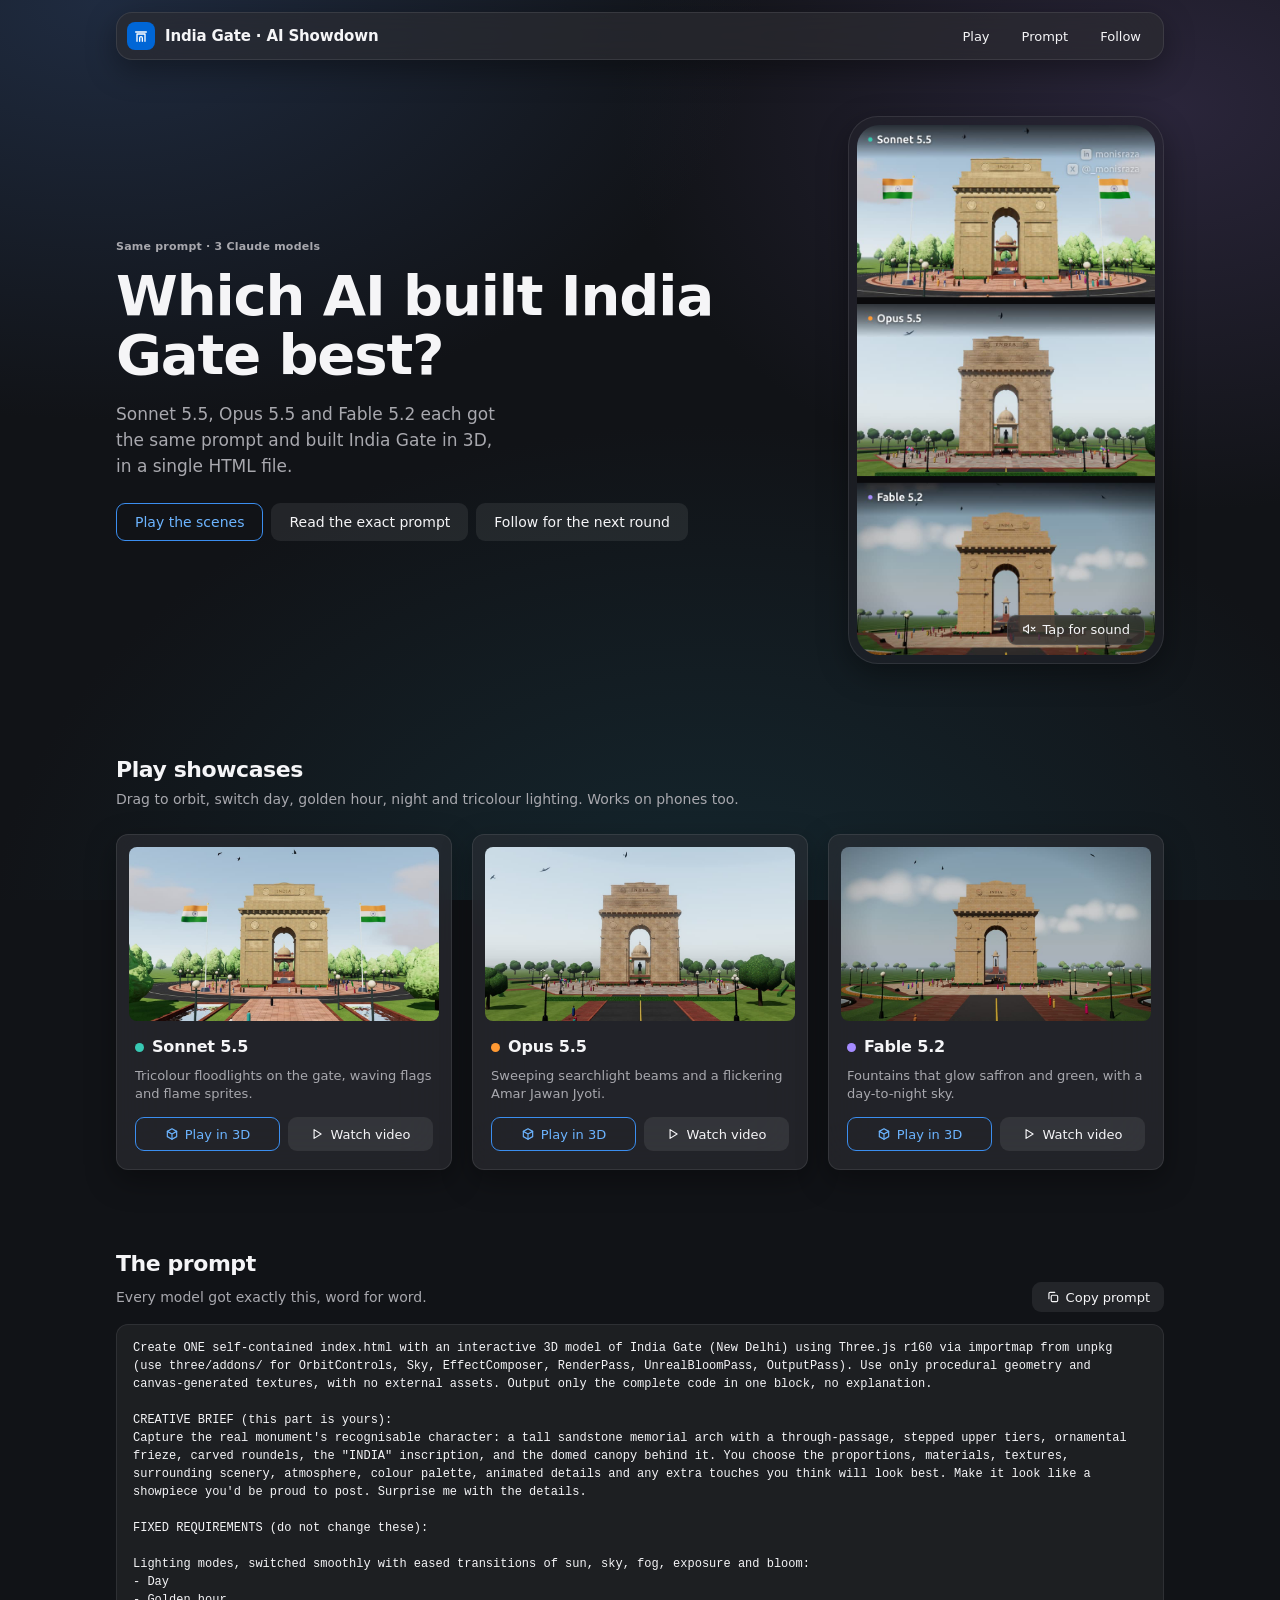
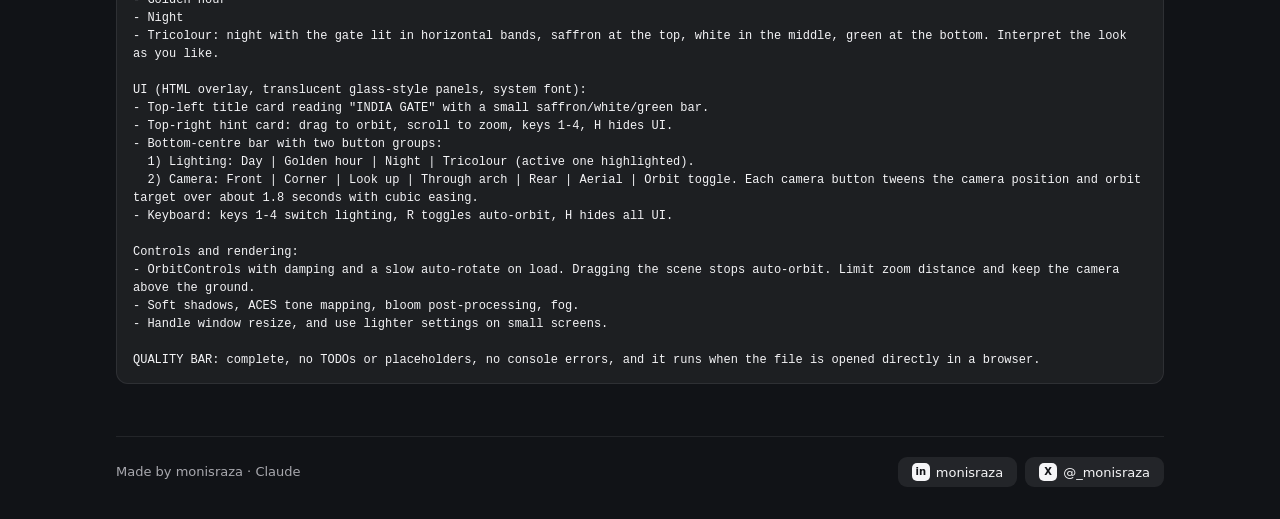
==== india-gate/index.html @ 85f0f07a "Merge pull request #13 from monraza/play-showcases Rename 'Play them yourself' to 'Play showcases'; " ====
<!doctype html>
<html lang="en" data-theme="dark">
<head>
<meta charset="utf-8">
<meta name="viewport" content="width=device-width,initial-scale=1,viewport-fit=cover">
<title>India Gate AI Showdown</title>
<meta name="description" content="Same prompt, three Claude models: Sonnet 5.5, Opus 5.5 and Fable 5.2 each built India Gate in 3D. Play all three in your browser.">
<meta property="og:type" content="website">
<meta property="og:title" content="Same prompt. 3 Claude models. Which built India Gate best?">
<meta property="og:description" content="Sonnet 5.5 vs Opus 5.5 vs Fable 5.2. Play all three 3D scenes in your browser.">
<meta property="og:url" content="https://monraza.github.io/ai-showdown/india-gate/">
<meta property="og:image" content="https://monraza.github.io/ai-showdown/india-gate/media/og.jpg">
<meta property="og:image:width" content="1200">
<meta property="og:image:height" content="630">
<meta name="twitter:card" content="summary_large_image">
<meta name="twitter:creator" content="@_monisraza">
<meta name="twitter:title" content="Same prompt. 3 Claude models. Which built India Gate best?">
<meta name="twitter:description" content="Sonnet 5.5 vs Opus 5.5 vs Fable 5.2. Play all three 3D scenes in your browser.">
<meta name="twitter:image" content="https://monraza.github.io/ai-showdown/india-gate/media/og.jpg">
<meta name="theme-color" content="#111317">
<link rel="icon" href="data:image/svg+xml,%3Csvg xmlns='http://www.w3.org/2000/svg' viewBox='0 0 64 64'%3E%3Crect width='64' height='64' rx='14' fill='%230066d6'/%3E%3Cpath d='M18 48V24h28v24M27 48V37a5 5 0 0 1 10 0v11M15 18h34' fill='none' stroke='%23fff' stroke-width='5' stroke-linecap='round' stroke-linejoin='round'/%3E%3C/svg%3E">
<link rel="stylesheet" href="../glass.css?v=1">
<style>
.wrap{max-width:1080px;margin:0 auto;padding:0 16px}
/* header: one glass bar */
header.top{margin:12px 0 0;display:flex;align-items:center;justify-content:space-between;gap:12px;padding:8px 8px 8px 10px;background:var(--glass-popover)}
.brand{display:flex;align-items:center;gap:10px;min-width:0;color:var(--ink);text-decoration:none;font:600 15px/20px var(--font-sans);letter-spacing:-.01em}
.brand span{white-space:nowrap;overflow:hidden;text-overflow:ellipsis}
header.top nav{display:flex;align-items:center;gap:4px}
/* hero */
.hero{display:grid;grid-template-columns:1fr auto;grid-template-rows:1fr auto auto auto auto 1fr;grid-template-areas:". phone" "label phone" "title phone" "lede phone" "cta phone" ". phone";column-gap:48px;padding:56px 0 44px}
.hero .bx-label{grid-area:label}.hero h1{grid-area:title}.hero .phone{grid-area:phone;align-self:center}.hero .lede{grid-area:lede}.hero .cta{grid-area:cta}
h1{font-size:clamp(34px,6vw,56px);line-height:1.06;font-weight:700;margin:12px 0 16px;letter-spacing:-.02em}
.lede{color:var(--ink-muted);font-size:17px;line-height:26px;max-width:36ch;margin:0 0 24px}
.cta{display:flex;gap:8px;flex-wrap:wrap}
.phone{position:relative;width:min(316px,80vw);padding:8px;border-radius:30px}
.phone video{display:block;width:100%;aspect-ratio:9/16;object-fit:cover;border-radius:22px;background:#000}
.sound{position:absolute;right:18px;bottom:18px;background:var(--glass-popover);border:1px solid var(--edge);-webkit-backdrop-filter:blur(var(--blur-glass)) saturate(170%);backdrop-filter:blur(var(--blur-glass)) saturate(170%)}
.sound:hover:not(:disabled){background:var(--glass-popover)}
.sound .on,.sound.is-on .off{display:none}
.sound.is-on .on{display:inline}
/* sections */
section{padding:28px 0}
#play{padding:48px 0 52px}
#play .sub{margin-bottom:24px}
h2{font:700 22px/28px var(--font-sans);margin:0 0 4px;letter-spacing:-.02em}
.sub{color:var(--ink-muted);font-size:14px;line-height:22px;margin:0 0 16px}
.grid{display:grid;grid-template-columns:repeat(3,1fr);gap:20px}
.card{padding:12px;gap:0}
.card .cv{display:block;width:100%;aspect-ratio:16/9;padding:0;border:0;border-radius:8px;overflow:hidden;background:#000;cursor:pointer}
.card .cv img{display:block;width:100%;height:100%;object-fit:cover;transition:filter .2s}
.card .cv:hover img{filter:brightness(1.06)}
.card .cv:focus-visible{outline:2px solid var(--accent-line);outline-offset:2px}
.card .body{display:flex;flex-direction:column;gap:10px;flex:1;padding:16px 6px 6px}
.name{display:flex;align-items:center;gap:8px;font:600 16px/20px var(--font-sans);letter-spacing:-.01em}
.name .bx-dot{width:9px;height:9px}
.card p{margin:0;color:var(--ink-muted);font-size:13px;line-height:18px;flex:1}
.card .acts{display:grid;grid-template-columns:1fr 1fr;gap:8px;margin-top:4px}
.card .acts .bx-btn{height:34px;padding:0 8px}
/* prompt */
.phead{display:flex;justify-content:space-between;align-items:center;gap:12px;flex-wrap:wrap;margin-bottom:12px}
.phead .sub{margin:0;flex:1 1 280px}
.phead + .bx-code{margin-bottom:0}
/* footer */
footer{display:flex;justify-content:space-between;align-items:center;gap:12px;flex-wrap:wrap;margin:24px 0 0;padding:20px 0 32px;border-top:1px solid var(--hairline);color:var(--ink-muted);font-size:13px}
.follow{display:flex;gap:8px;flex-wrap:wrap}
.follow .bx-tile--sm{width:18px;height:18px;border-radius:5px;background:var(--ink);color:var(--wall-base);font:700 10px/1 var(--font-sans)}
/* video player (the full 38 s tour of each scene) */
#tourDlg{width:min(1100px,94vw);max-height:94vh;padding:0;border:1px solid var(--edge);border-radius:18px;background:var(--glass-popover);color:var(--ink);box-shadow:var(--shadow-popover);-webkit-backdrop-filter:blur(var(--blur-popover)) saturate(180%);backdrop-filter:blur(var(--blur-popover)) saturate(180%);overflow:hidden}
#tourDlg::backdrop{background:rgba(20,30,50,.45);-webkit-backdrop-filter:blur(6px);backdrop-filter:blur(6px)}
#tourDlg .th{display:flex;align-items:center;justify-content:space-between;gap:12px;padding:8px 8px 8px 16px;border-bottom:1px solid var(--hairline)}
#tourDlg .name{font-size:15px}
#tourDlg .x{width:32px;height:32px}
#tourDlg video{display:block;width:100%;aspect-ratio:16/9;background:#000}
@media (max-width:760px){
  .hero{grid-template-columns:1fr;grid-template-rows:none;grid-template-areas:"label" "title" "phone" "lede" "cta";padding-top:32px;justify-items:center;text-align:center}
  .hero .phone{margin:4px 0 24px}
  .lede{margin-left:auto;margin-right:auto}
  .cta{display:grid;width:min(320px,100%);margin:0 auto}
  .grid{grid-template-columns:1fr}
  header.top nav .bx-btn{padding:0 10px}
}
@media (max-width:420px){ .brand .long{display:none} }
</style>
</head>
<body class="bx-page">
<svg width="0" height="0" style="position:absolute" aria-hidden="true">
  <symbol id="i-arch" viewBox="0 0 24 24"><path d="M6 20V9h12v11M10 20v-5a2 2 0 0 1 4 0v5M4 6h16"/></symbol>
  <symbol id="i-play" viewBox="0 0 24 24"><path d="M7 4.5v15l12-7.5z"/></symbol>
  <symbol id="i-cube" viewBox="0 0 24 24"><path d="M12 3l8 4.5v9L12 21l-8-4.5v-9z"/><path d="M4 7.5l8 4.5 8-4.5M12 12v9"/></symbol>
  <symbol id="i-copy" viewBox="0 0 24 24"><rect x="9" y="9" width="11" height="11" rx="2"/><path d="M5 15V6a2 2 0 0 1 2-2h8"/></symbol>
  <symbol id="i-check" viewBox="0 0 24 24"><path d="M5 12.5l4.5 4.5L19 7.5"/></symbol>
  <symbol id="i-x" viewBox="0 0 24 24"><path d="M6 6l12 12M18 6L6 18"/></symbol>
  <symbol id="i-mute" viewBox="0 0 24 24"><path d="M11 5L6 9H3v6h3l5 4zM22 9l-6 6M16 9l6 6"/></symbol>
  <symbol id="i-sound" viewBox="0 0 24 24"><path d="M11 5L6 9H3v6h3l5 4zM15.5 8.5a5 5 0 0 1 0 7M19 5a10 10 0 0 1 0 14"/></symbol>
</svg>
<div class="wrap">
  <header class="top bx-glass">
    <a class="brand" href="./"><span class="bx-tile bx-tile--attention"><svg class="bx-icon"><use href="#i-arch"/></svg></span><span>India Gate<span class="long"> · AI Showdown</span></span></a>
    <nav aria-label="Page">
      <a class="bx-btn bx-btn--plain" href="#play">Play</a>
      <a class="bx-btn bx-btn--plain" href="#prompt">Prompt</a>
      <a class="bx-btn bx-btn--plain" href="https://x.com/_monisraza" target="_blank" rel="noopener">Follow</a>
    </nav>
  </header>

  <div class="hero">
    <div class="bx-label">Same prompt · 3 Claude models</div>
    <h1>Which AI built India Gate best?</h1>
    <div class="phone bx-glass">
      <video id="hero" src="media/hero.mp4?v=2" poster="media/poster.jpg?v=2" autoplay muted loop playsinline preload="metadata" aria-label="60 second comparison video of the three India Gate scenes"></video>
      <button class="bx-btn sound" id="sound" type="button" aria-pressed="false"><span class="off"><svg class="bx-icon"><use href="#i-mute"/></svg></span><span class="on"><svg class="bx-icon"><use href="#i-sound"/></svg></span><span class="t">Tap for sound</span></button>
    </div>
    <p class="lede">Sonnet 5.5, Opus 5.5 and Fable 5.2 each got the same prompt and built India Gate in 3D, in a single HTML file.</p>
    <div class="cta"><a class="bx-btn bx-btn--primary bx-btn--lg" href="#play">Play the scenes</a><a class="bx-btn bx-btn--lg" href="#prompt">Read the exact prompt</a><a class="bx-btn bx-btn--lg" href="https://x.com/_monisraza" target="_blank" rel="noopener">Follow for the next round</a></div>
  </div>

  <section id="play">
    <h2>Play showcases</h2>
    <p class="sub">Drag to orbit, switch day, golden hour, night and tricolour lighting. Works on phones too.</p>
    <div class="grid">
      <article class="bx-card card">
        <button class="cv" type="button" data-tour="sonnet" aria-label="Watch Sonnet 5.5's India Gate video"><img src="media/card_sonnet.jpg?v=3" width="960" height="540" loading="lazy" alt="Sonnet 5.5's India Gate from the front in daylight"></button>
        <div class="body">
          <div class="name"><span class="bx-dot" style="background:var(--sonnet)"></span>Sonnet 5.5</div>
          <p>Tricolour floodlights on the gate, waving flags and flame sprites.</p>
          <div class="acts"><a class="bx-btn bx-btn--primary" href="play.html?m=sonnet"><svg class="bx-icon"><use href="#i-cube"/></svg>Play in 3D</a><button class="bx-btn" type="button" data-tour="sonnet"><svg class="bx-icon"><use href="#i-play"/></svg>Watch video</button></div>
        </div>
      </article>
      <article class="bx-card card">
        <button class="cv" type="button" data-tour="opus" aria-label="Watch Opus 5.5's India Gate video"><img src="media/card_opus.jpg?v=3" width="960" height="540" loading="lazy" alt="Opus 5.5's India Gate from the front in daylight"></button>
        <div class="body">
          <div class="name"><span class="bx-dot" style="background:var(--opus)"></span>Opus 5.5</div>
          <p>Sweeping searchlight beams and a flickering Amar Jawan Jyoti.</p>
          <div class="acts"><a class="bx-btn bx-btn--primary" href="play.html?m=opus"><svg class="bx-icon"><use href="#i-cube"/></svg>Play in 3D</a><button class="bx-btn" type="button" data-tour="opus"><svg class="bx-icon"><use href="#i-play"/></svg>Watch video</button></div>
        </div>
      </article>
      <article class="bx-card card">
        <button class="cv" type="button" data-tour="fable" aria-label="Watch Fable 5.2's India Gate video"><img src="media/card_fable.jpg?v=3" width="960" height="540" loading="lazy" alt="Fable 5.2's India Gate from the front in daylight"></button>
        <div class="body">
          <div class="name"><span class="bx-dot" style="background:var(--fable)"></span>Fable 5.2</div>
          <p>Fountains that glow saffron and green, with a day-to-night sky.</p>
          <div class="acts"><a class="bx-btn bx-btn--primary" href="play.html?m=fable"><svg class="bx-icon"><use href="#i-cube"/></svg>Play in 3D</a><button class="bx-btn" type="button" data-tour="fable"><svg class="bx-icon"><use href="#i-play"/></svg>Watch video</button></div>
        </div>
      </article>
    </div>
  </section>

  <section id="prompt">
    <h2>The prompt</h2>
    <div class="phead"><p class="sub">Every model got exactly this, word for word.</p><button class="bx-btn" id="copyPrompt" type="button"><svg class="bx-icon"><use href="#i-copy"/></svg><span>Copy prompt</span></button></div>
    <pre class="bx-code prompt" id="mainprompt">Create ONE self-contained index.html with an interactive 3D model of India Gate (New Delhi) using Three.js r160 via importmap from unpkg (use three/addons/ for OrbitControls, Sky, EffectComposer, RenderPass, UnrealBloomPass, OutputPass). Use only procedural geometry and canvas-generated textures, with no external assets. Output only the complete code in one block, no explanation.

CREATIVE BRIEF (this part is yours):
Capture the real monument&#x27;s recognisable character: a tall sandstone memorial arch with a through-passage, stepped upper tiers, ornamental frieze, carved roundels, the &quot;INDIA&quot; inscription, and the domed canopy behind it. You choose the proportions, materials, textures, surrounding scenery, atmosphere, colour palette, animated details and any extra touches you think will look best. Make it look like a showpiece you&#x27;d be proud to post. Surprise me with the details.

FIXED REQUIREMENTS (do not change these):

Lighting modes, switched smoothly with eased transitions of sun, sky, fog, exposure and bloom:
- Day
- Golden hour
- Night
- Tricolour: night with the gate lit in horizontal bands, saffron at the top, white in the middle, green at the bottom. Interpret the look as you like.

UI (HTML overlay, translucent glass-style panels, system font):
- Top-left title card reading &quot;INDIA GATE&quot; with a small saffron/white/green bar.
- Top-right hint card: drag to orbit, scroll to zoom, keys 1-4, H hides UI.
- Bottom-centre bar with two button groups:
  1) Lighting: Day | Golden hour | Night | Tricolour (active one highlighted).
  2) Camera: Front | Corner | Look up | Through arch | Rear | Aerial | Orbit toggle. Each camera button tweens the camera position and orbit target over about 1.8 seconds with cubic easing.
- Keyboard: keys 1-4 switch lighting, R toggles auto-orbit, H hides all UI.

Controls and rendering:
- OrbitControls with damping and a slow auto-rotate on load. Dragging the scene stops auto-orbit. Limit zoom distance and keep the camera above the ground.
- Soft shadows, ACES tone mapping, bloom post-processing, fog.
- Handle window resize, and use lighter settings on small screens.

QUALITY BAR: complete, no TODOs or placeholders, no console errors, and it runs when the file is opened directly in a browser.</pre>
  </section>

  <footer>
    <span>Made by monisraza · Claude</span>
    <span class="follow">
      <a class="bx-btn" href="https://www.linkedin.com/in/monisraza" target="_blank" rel="noopener"><span class="bx-tile bx-tile--sm">in</span>monisraza</a>
      <a class="bx-btn" href="https://x.com/_monisraza" target="_blank" rel="noopener"><span class="bx-tile bx-tile--sm">X</span>@_monisraza</a>
    </span>
  </footer>
</div>
<dialog id="tourDlg" aria-labelledby="tourName">
  <div class="th"><div class="name" id="tourName"><span class="bx-dot"></span><span></span></div><button class="bx-btn bx-btn--icon x" type="button" aria-label="Close video"><svg class="bx-icon"><use href="#i-x"/></svg></button></div>
  <video controls muted playsinline preload="none"></video>
</dialog>
<script>
const v = document.getElementById('hero'), s = document.getElementById('sound');
s.onclick = () => {
  v.muted = !v.muted; if (!v.muted) { v.currentTime = 0; v.play(); }
  s.classList.toggle('is-on', !v.muted); s.setAttribute('aria-pressed', String(!v.muted));
  s.querySelector('.t').textContent = v.muted ? 'Tap for sound' : 'Sound on';
};
/* one dialog player shared by the three cards. Opening pauses the hero video;
   closing stops the full video and frees its buffer, so only one is ever loaded. */
const TOUR = { sonnet: 'Sonnet 5.5', opus: 'Opus 5.5', fable: 'Fable 5.2' };
const dlg = document.getElementById('tourDlg'), tv = dlg.querySelector('video'), tn = document.getElementById('tourName');
let heroWasPlaying = false;
function openVideo(m) {
  tn.querySelector('.bx-dot').style.background = 'var(--' + m + ')'; tn.lastElementChild.textContent = TOUR[m] + ' · video';
  tv.poster = 'media/tour_' + m + '.jpg?v=2'; tv.src = 'media/tour_' + m + '.mp4?v=2';
  tv.setAttribute('aria-label', TOUR[m] + ' India Gate video, 38 seconds');
  heroWasPlaying = !v.paused; v.pause();
  tv.muted = true;                                             // always starts muted; the player's own control turns sound on
  dlg.showModal(); tv.play().catch(() => {});
}
/* the "Watch video" buttons and the card images */
document.querySelectorAll('[data-tour]').forEach(el => el.addEventListener('click', () => openVideo(el.dataset.tour)));
dlg.querySelector('.x').onclick = () => dlg.close();
dlg.addEventListener('click', e => { if (e.target === dlg) dlg.close(); });   // click on the backdrop
dlg.addEventListener('close', () => {
  tv.pause(); tv.removeAttribute('src'); tv.removeAttribute('poster'); tv.load();
  if (heroWasPlaying) v.play().catch(() => {});
});
/* copy button for the prompt */
for (const [id, pre] of [['copyPrompt', '#mainprompt']]) {
  const b = document.getElementById(id), el = document.querySelector(pre);
  if (!b || !el) continue;
  const t = b.querySelector('span'), label = t.textContent, use = b.querySelector('use');
  b.onclick = async () => {
    try { await navigator.clipboard.writeText(el.textContent); }
    catch (e) { const r = document.createRange(); r.selectNodeContents(el); const sel = getSelection(); sel.removeAllRanges(); sel.addRange(r); document.execCommand('copy'); }
    t.textContent = 'Copied'; use.setAttribute('href', '#i-check');
    setTimeout(() => { t.textContent = label; use.setAttribute('href', '#i-copy'); }, 1800);
  };
}
</script>
</body>
</html>
---- glass.css ----
/* AI Showdown — Bird's-eye Glass design system.
   Tokens mirror the system's tokens.json; components keep its bx- class names.
   The site pins dark with data-theme="dark" on <html>; the light set is kept as the system's primary theme. */
:root {
  color-scheme: light;
  --wall-base: #eceff4; --wall-tint-1: #d5e1f2; --wall-tint-2: #e4e0f0; --wall-tint-3: #cfe0e8;
  --glass: rgba(255,255,255,0.45); --glass-pane: rgba(255,255,255,0.62); --glass-card: rgba(255,255,255,0.68);
  --glass-column: rgba(255,255,255,0.22); --glass-inset: rgba(255,255,255,0.6); --glass-popover: rgba(255,255,255,0.72);
  --edge: rgba(255,255,255,0.75); --hairline: rgba(0,0,0,0.07);
  --fill: rgba(0,0,0,0.05); --fill-hover: rgba(0,0,0,0.08); --fill-selected: rgba(0,0,0,0.065); --raised: #ffffff;
  --ink: #1d1d1f; --ink-muted: #5a5a5f;
  --accent: #0066d6; --accent-line: #0066d6; --accent-ink: #0058b8; --accent-wash: rgba(0,102,214,0.08); --on-accent: #ffffff;
  --danger-ink: #b42318; --danger-fill: rgba(180,35,24,0.08); --scrim: rgba(20,30,50,0.12);
  --shadow-glass: 0 1px 2px rgba(20,30,50,0.06), 0 10px 28px rgba(20,30,50,0.08);
  --shadow-popover: 0 30px 80px rgba(20,30,50,0.25);
  --blur-glass: 28px; --blur-column: 12px; --blur-popover: 40px;
  --space-1: 4px; --space-2: 8px; --space-3: 12px; --space-4: 16px; --space-5: 20px; --space-6: 28px; --space-7: 44px;
  --radius-sm: 7px; --radius-md: 9px; --radius-lg: 12px; --radius-xl: 16px; --radius-pill: 999px;
  --font-sans: -apple-system, BlinkMacSystemFont, "SF Pro Text", Inter, system-ui, sans-serif;
  --font-mono: ui-monospace, "SF Mono", Menlo, Consolas, monospace;
  /* model identity: small dots only, matching the headers in the videos */
  --sonnet: #38c9b4; --opus: #ff9933; --fable: #a58bff;
}
:root[data-theme="dark"], .bx-dark {
  color-scheme: dark;
  --wall-base: #111317; --wall-tint-1: #1f2b40; --wall-tint-2: #2a253a; --wall-tint-3: #152830;
  --glass: rgba(38,38,42,0.55); --glass-pane: rgba(30,30,34,0.62); --glass-card: rgba(48,48,52,0.6);
  --glass-column: rgba(255,255,255,0.035); --glass-inset: rgba(255,255,255,0.05); --glass-popover: rgba(44,44,48,0.72);
  --edge: rgba(255,255,255,0.09); --hairline: rgba(255,255,255,0.08);
  --fill: rgba(255,255,255,0.08); --fill-hover: rgba(255,255,255,0.12); --fill-selected: rgba(255,255,255,0.1); --raised: rgba(255,255,255,0.16);
  --ink: #f5f5f7; --ink-muted: #a8a8ae;
  --accent-line: #3b8ef0; --accent-ink: #6cb4ff; --accent-wash: rgba(59,142,240,0.14);
  --danger-ink: #ff8a80; --danger-fill: rgba(255,138,128,0.12); --scrim: rgba(0,0,0,0.35);
  --shadow-glass: 0 10px 30px rgba(0,0,0,0.35); --shadow-popover: 0 30px 80px rgba(0,0,0,0.5);
}
@media (prefers-color-scheme: dark) {
  :root:not([data-theme="light"]) {
    color-scheme: dark;
    --wall-base: #111317; --wall-tint-1: #1f2b40; --wall-tint-2: #2a253a; --wall-tint-3: #152830;
    --glass: rgba(38,38,42,0.55); --glass-pane: rgba(30,30,34,0.62); --glass-card: rgba(48,48,52,0.6);
    --glass-column: rgba(255,255,255,0.035); --glass-inset: rgba(255,255,255,0.05); --glass-popover: rgba(44,44,48,0.72);
    --edge: rgba(255,255,255,0.09); --hairline: rgba(255,255,255,0.08);
    --fill: rgba(255,255,255,0.08); --fill-hover: rgba(255,255,255,0.12); --fill-selected: rgba(255,255,255,0.1); --raised: rgba(255,255,255,0.16);
    --ink: #f5f5f7; --ink-muted: #a8a8ae;
    --accent-line: #3b8ef0; --accent-ink: #6cb4ff; --accent-wash: rgba(59,142,240,0.14);
    --danger-ink: #ff8a80; --danger-fill: rgba(255,138,128,0.12); --scrim: rgba(0,0,0,0.35);
    --shadow-glass: 0 10px 30px rgba(0,0,0,0.35); --shadow-popover: 0 30px 80px rgba(0,0,0,0.5);
  }
}

*, *::before, *::after { box-sizing: border-box; }
html, body { margin: 0; }
body {
  background: var(--wall-base);
  color: var(--ink);
  font: 400 15px/1.5 var(--font-sans);
  -webkit-font-smoothing: antialiased;
}
/* Glass needs a wallpaper: one fixed layer behind the page (background-attachment:fixed stutters on iOS). */
.bx-wallpaper, body.bx-page::before {
  background:
    radial-gradient(1100px 700px at 8% 0%, var(--wall-tint-1), transparent 60%),
    radial-gradient(900px 650px at 92% 12%, var(--wall-tint-2), transparent 62%),
    radial-gradient(1100px 800px at 55% 105%, var(--wall-tint-3), transparent 65%),
    var(--wall-base);
}
body.bx-page::before { content: ""; position: fixed; inset: 0; z-index: -1; pointer-events: none; }
a { color: var(--accent-ink); }
::selection { background: var(--accent-wash); }

/* ---- glass layers ---- */
.bx-glass {
  background: var(--glass);
  border: 1px solid var(--edge);
  border-radius: var(--radius-xl);
  box-shadow: var(--shadow-glass);
  -webkit-backdrop-filter: blur(var(--blur-glass)) saturate(170%);
  backdrop-filter: blur(var(--blur-glass)) saturate(170%);
}
.bx-glass--pane { background: var(--glass-pane); }
.bx-card {
  display: flex; flex-direction: column; gap: 10px; padding: 14px;
  border-radius: var(--radius-lg);
  background: var(--glass-card);
  border: 1px solid var(--edge);
  box-shadow: var(--shadow-glass);
  -webkit-backdrop-filter: blur(var(--blur-glass)) saturate(170%);
  backdrop-filter: blur(var(--blur-glass)) saturate(170%);
  color: var(--ink);
}
.bx-inset { background: var(--glass-inset); border: 1px solid var(--hairline); border-radius: var(--radius-lg); }

/* ---- buttons ---- */
.bx-btn {
  display: inline-flex; align-items: center; justify-content: center; gap: 6px;
  height: 30px; padding: 0 14px; border: 0;
  border-radius: var(--radius-md);
  background: var(--fill); color: var(--ink);
  font: 500 13px/1 var(--font-sans);
  white-space: nowrap; text-decoration: none; cursor: pointer;
  -webkit-tap-highlight-color: transparent;
}
.bx-btn svg { width: 14px; height: 14px; flex: none; }
.bx-btn:hover:not(:disabled) { background: var(--fill-hover); }
.bx-btn--primary { background: transparent; border: 1.5px solid var(--accent-line); color: var(--accent-ink); }
.bx-btn--primary:hover:not(:disabled) { background: var(--accent-wash); }
.bx-btn--plain { background: transparent; }
.bx-btn--sm { height: 28px; padding: 0 12px; border-radius: var(--radius-sm); }
.bx-btn--lg { height: 38px; padding: 0 18px; font-size: 14px; }   /* page-level calls to action; same recipe, roomier */
.bx-btn--icon { width: 28px; height: 28px; padding: 0; border-radius: var(--radius-sm); background: transparent; color: var(--ink-muted); }
.bx-btn--icon:hover:not(:disabled) { color: var(--ink); }

/* ---- small parts ---- */
.bx-tag {
  display: inline-flex; align-items: center; flex: none; height: 20px; padding: 0 8px;
  border-radius: var(--radius-pill); background: var(--fill); color: var(--ink-muted);
  font: 600 11px/1 var(--font-sans); white-space: nowrap;
}
.bx-tile {
  display: grid; place-items: center; flex: none; width: 28px; height: 28px;
  border-radius: 8px; background: var(--fill); color: var(--ink);
}
.bx-tile svg { width: 16px; height: 16px; }
.bx-tile--attention { background: var(--accent); color: var(--on-accent); }
.bx-tile--sm { width: 22px; height: 22px; border-radius: 6px; }
.bx-tile--sm svg { width: 13px; height: 13px; }
.bx-dot { width: 7px; height: 7px; flex: none; border-radius: 50%; background: var(--ink-muted); }
.bx-label { font: 600 11px/15px var(--font-sans); color: var(--ink-muted); letter-spacing: .02em; }
.bx-icon { fill: none; stroke: currentColor; stroke-width: 2; stroke-linecap: round; stroke-linejoin: round; }

.bx-segmented { display: inline-flex; flex: none; padding: 2px; border-radius: var(--radius-md); background: var(--fill); }
.bx-segmented > button, .bx-segmented > a {
  display: inline-flex; align-items: center; justify-content: center; gap: 7px;
  min-width: 32px; height: 26px; padding: 0 8px; border: 0;
  border-radius: var(--radius-sm); background: transparent; color: var(--ink-muted);
  font: 500 13px/1 var(--font-sans); text-decoration: none; white-space: nowrap; cursor: pointer;
  -webkit-tap-highlight-color: transparent;
}
.bx-segmented svg { width: 14px; height: 14px; }
.bx-segmented > :hover { color: var(--ink); }
.bx-segmented > [aria-pressed="true"], .bx-segmented > [aria-current] {
  background: var(--raised); color: var(--ink); box-shadow: 0 1px 2px rgba(0,0,0,0.12);
}

.bx-code {
  margin: 0; padding: 14px 16px; border-radius: var(--radius-lg);
  background: var(--glass-inset); border: 1px solid var(--hairline); color: var(--ink);
  font: 12px/18px var(--font-mono); white-space: pre-wrap; overflow-wrap: anywhere;
}

:where(.bx-btn, .bx-segmented > button, .bx-segmented > a, a, button, summary):focus-visible {
  outline: 2px solid var(--accent-line); outline-offset: 2px;
}
@media (prefers-reduced-motion: reduce) { * { transition: none !important; } }
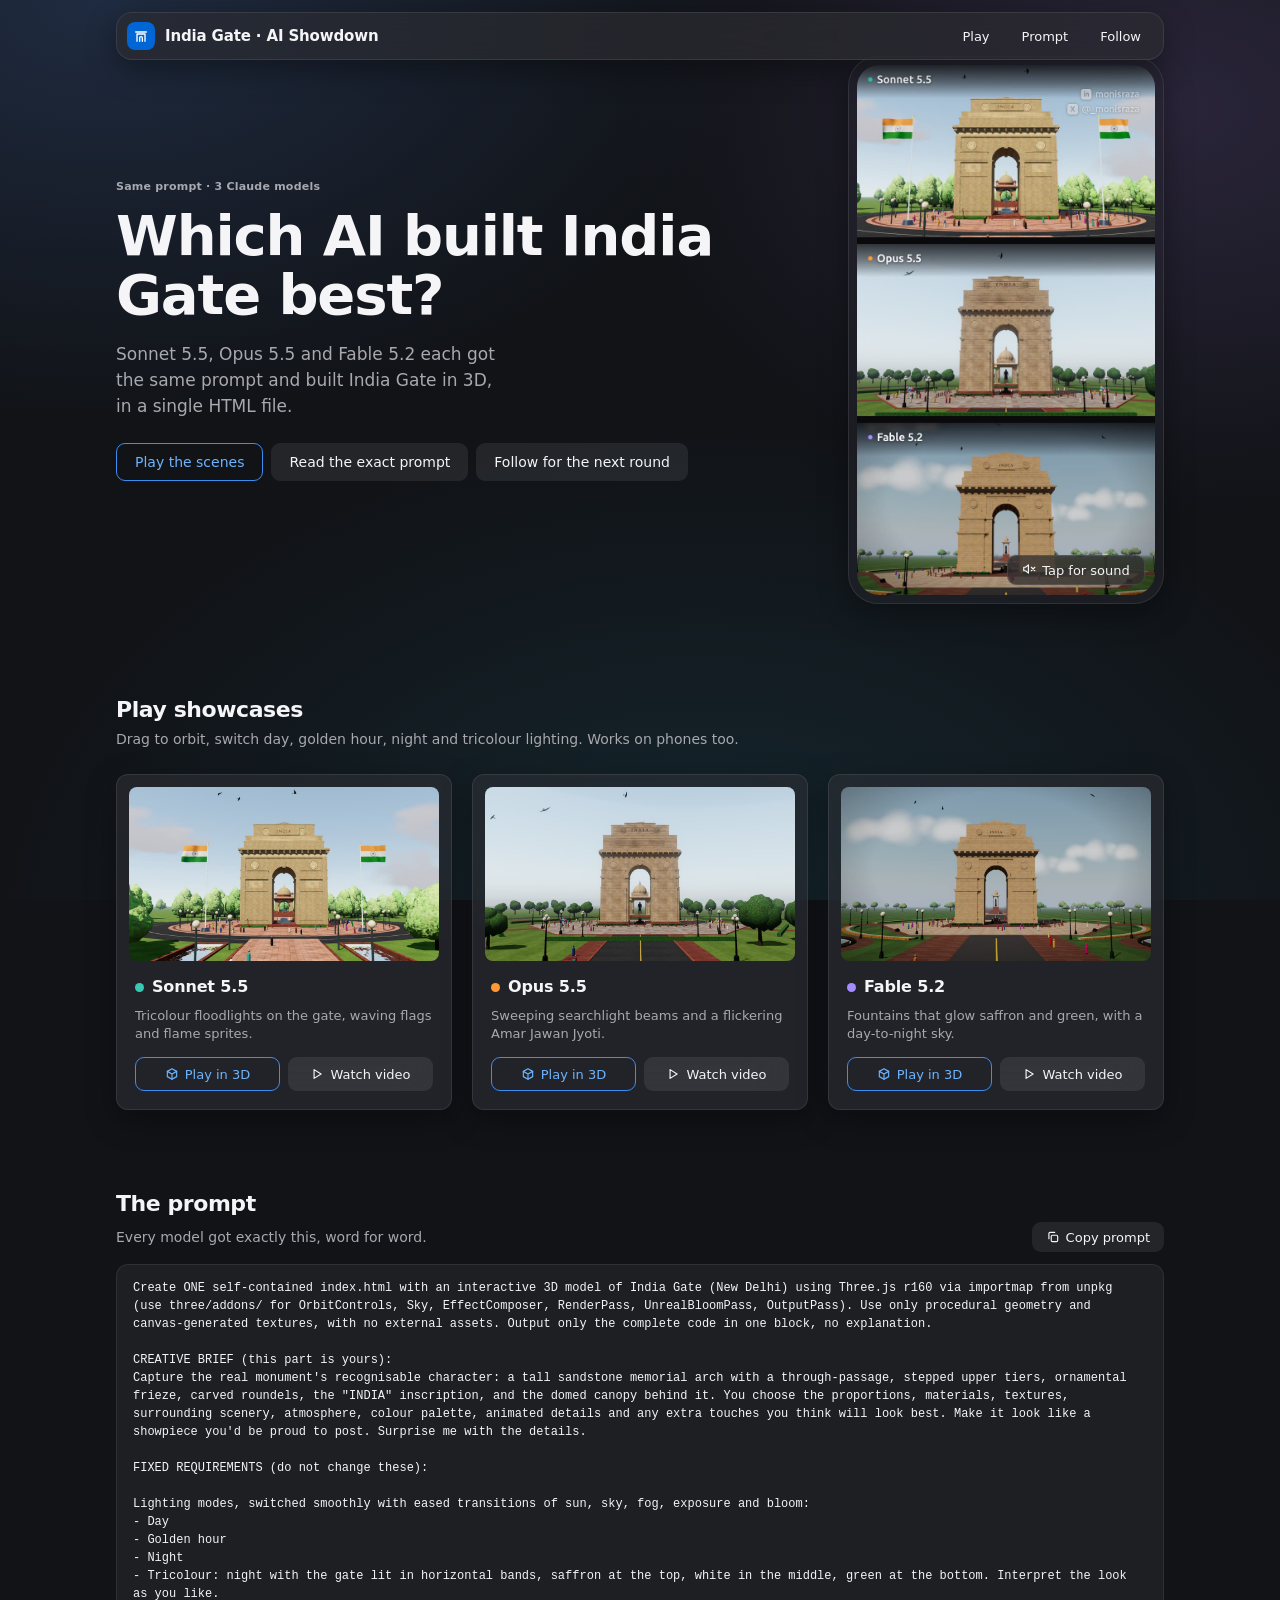
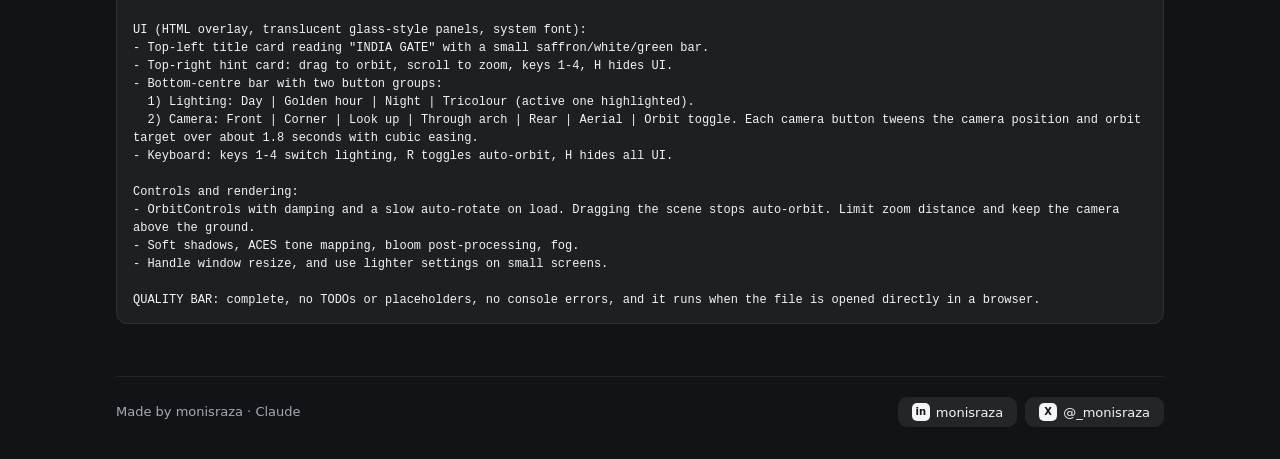
==== commit 4e3dbb69: "Merge pull request #14 from monraza/header-reveal Homepage header shows only when scrolling up" ====
--- a/india-gate/index.html
+++ b/india-gate/index.html
@@ -23,10 +23,12 @@
 <style>
 .wrap{max-width:1080px;margin:0 auto;padding:0 16px}
 /* header: one glass bar */
-header.top{margin:12px 0 0;display:flex;align-items:center;justify-content:space-between;gap:12px;padding:8px 8px 8px 10px;background:var(--glass-popover)}
+/* header: hidden when the page opens; slides in when the visitor scrolls up, out again when they scroll down */
+header.top{position:fixed;z-index:5;top:12px;left:50%;width:min(1048px,calc(100% - 32px));transform:translate(-50%,calc(-100% - 16px));transition:transform .25s ease;display:flex;align-items:center;justify-content:space-between;gap:12px;padding:8px 8px 8px 10px;background:var(--glass-popover)}
 .brand{display:flex;align-items:center;gap:10px;min-width:0;color:var(--ink);text-decoration:none;font:600 15px/20px var(--font-sans);letter-spacing:-.01em}
 .brand span{white-space:nowrap;overflow:hidden;text-overflow:ellipsis}
 header.top nav{display:flex;align-items:center;gap:4px}
+header.top.shown,header.top:focus-within{transform:translate(-50%,0)}
 /* hero */
 .hero{display:grid;grid-template-columns:1fr auto;grid-template-rows:1fr auto auto auto auto 1fr;grid-template-areas:". phone" "label phone" "title phone" "lede phone" "cta phone" ". phone";column-gap:48px;padding:56px 0 44px}
 .hero .bx-label{grid-area:label}.hero h1{grid-area:title}.hero .phone{grid-area:phone;align-self:center}.hero .lede{grid-area:lede}.hero .cta{grid-area:cta}
@@ -230,6 +232,21 @@
     setTimeout(() => { t.textContent = label; use.setAttribute('href', '#i-copy'); }, 1800);
   };
 }
+/* header reveal: show on scroll up, hide on scroll down (small moves ignored, iOS bounce ignored) */
+(() => {
+  const h = document.querySelector('header.top');
+  let last = Math.max(0, scrollY), ticking = false;
+  addEventListener('scroll', () => {
+    if (ticking) return; ticking = true;
+    requestAnimationFrame(() => {
+      ticking = false;
+      const y = Math.max(0, scrollY), d = y - last;
+      if (Math.abs(d) < 6) return;
+      h.classList.toggle('shown', d < 0);
+      last = y;
+    });
+  }, { passive: true });
+})();
 </script>
 </body>
 </html>
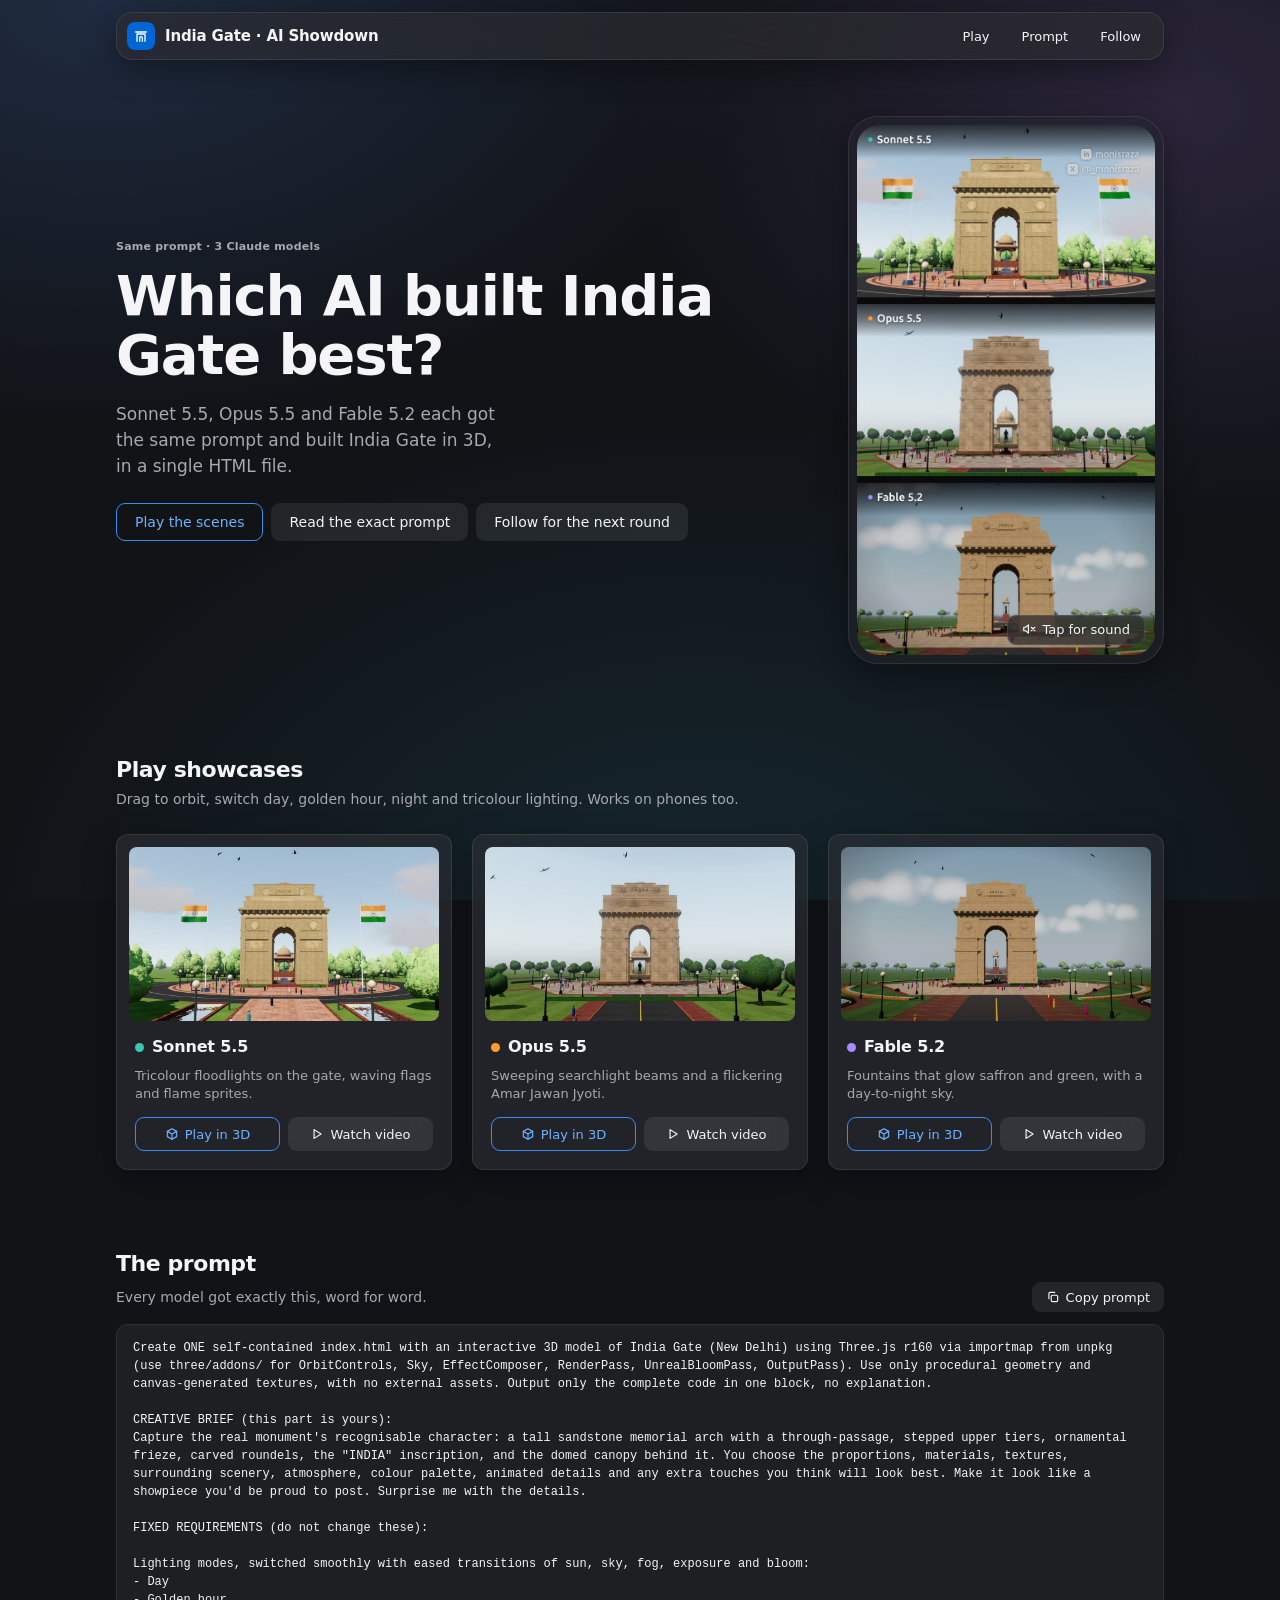
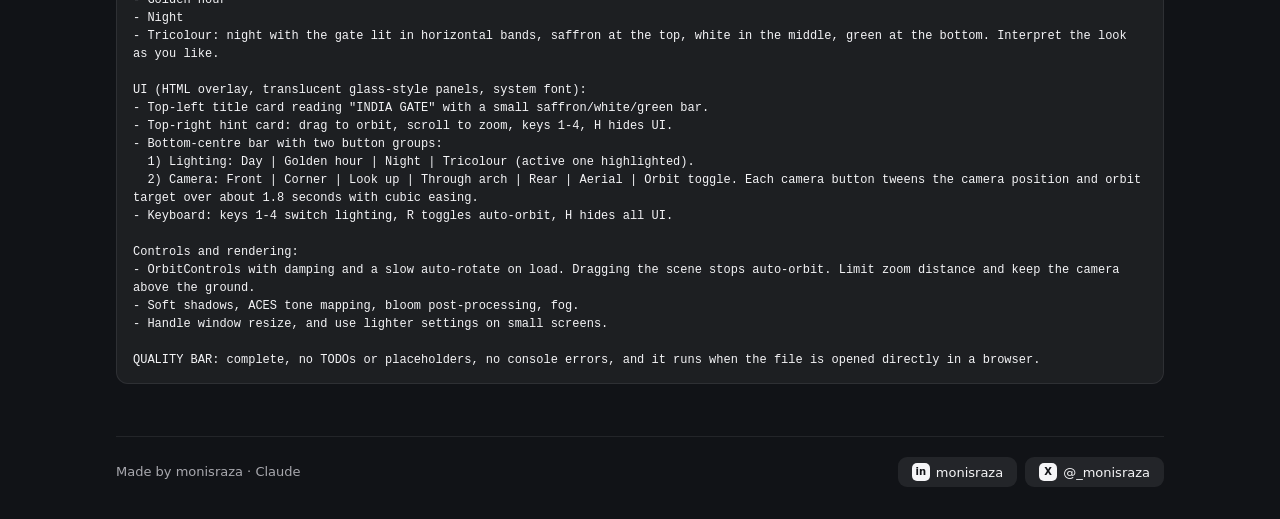
==== commit 5cb6b183: "Reserve the header's band above the hero so the revealed header never covers content" ====
--- a/india-gate/index.html
+++ b/india-gate/index.html
@@ -30,7 +30,7 @@
 header.top nav{display:flex;align-items:center;gap:4px}
 header.top.shown,header.top:focus-within{transform:translate(-50%,0)}
 /* hero */
-.hero{display:grid;grid-template-columns:1fr auto;grid-template-rows:1fr auto auto auto auto 1fr;grid-template-areas:". phone" "label phone" "title phone" "lede phone" "cta phone" ". phone";column-gap:48px;padding:56px 0 44px}
+.hero{display:grid;grid-template-columns:1fr auto;grid-template-rows:1fr auto auto auto auto 1fr;grid-template-areas:". phone" "label phone" "title phone" "lede phone" "cta phone" ". phone";column-gap:48px;padding:116px 0 44px}  /* 60px band reserved for the header (12 top + 48 tall) so it never lands on the hero */
 .hero .bx-label{grid-area:label}.hero h1{grid-area:title}.hero .phone{grid-area:phone;align-self:center}.hero .lede{grid-area:lede}.hero .cta{grid-area:cta}
 h1{font-size:clamp(34px,6vw,56px);line-height:1.06;font-weight:700;margin:12px 0 16px;letter-spacing:-.02em}
 .lede{color:var(--ink-muted);font-size:17px;line-height:26px;max-width:36ch;margin:0 0 24px}
@@ -75,7 +75,7 @@
 #tourDlg .x{width:32px;height:32px}
 #tourDlg video{display:block;width:100%;aspect-ratio:16/9;background:#000}
 @media (max-width:760px){
-  .hero{grid-template-columns:1fr;grid-template-rows:none;grid-template-areas:"label" "title" "phone" "lede" "cta";padding-top:32px;justify-items:center;text-align:center}
+  .hero{grid-template-columns:1fr;grid-template-rows:none;grid-template-areas:"label" "title" "phone" "lede" "cta";padding-top:92px;justify-items:center;text-align:center}
   .hero .phone{margin:4px 0 24px}
   .lede{margin-left:auto;margin-right:auto}
   .cta{display:grid;width:min(320px,100%);margin:0 auto}
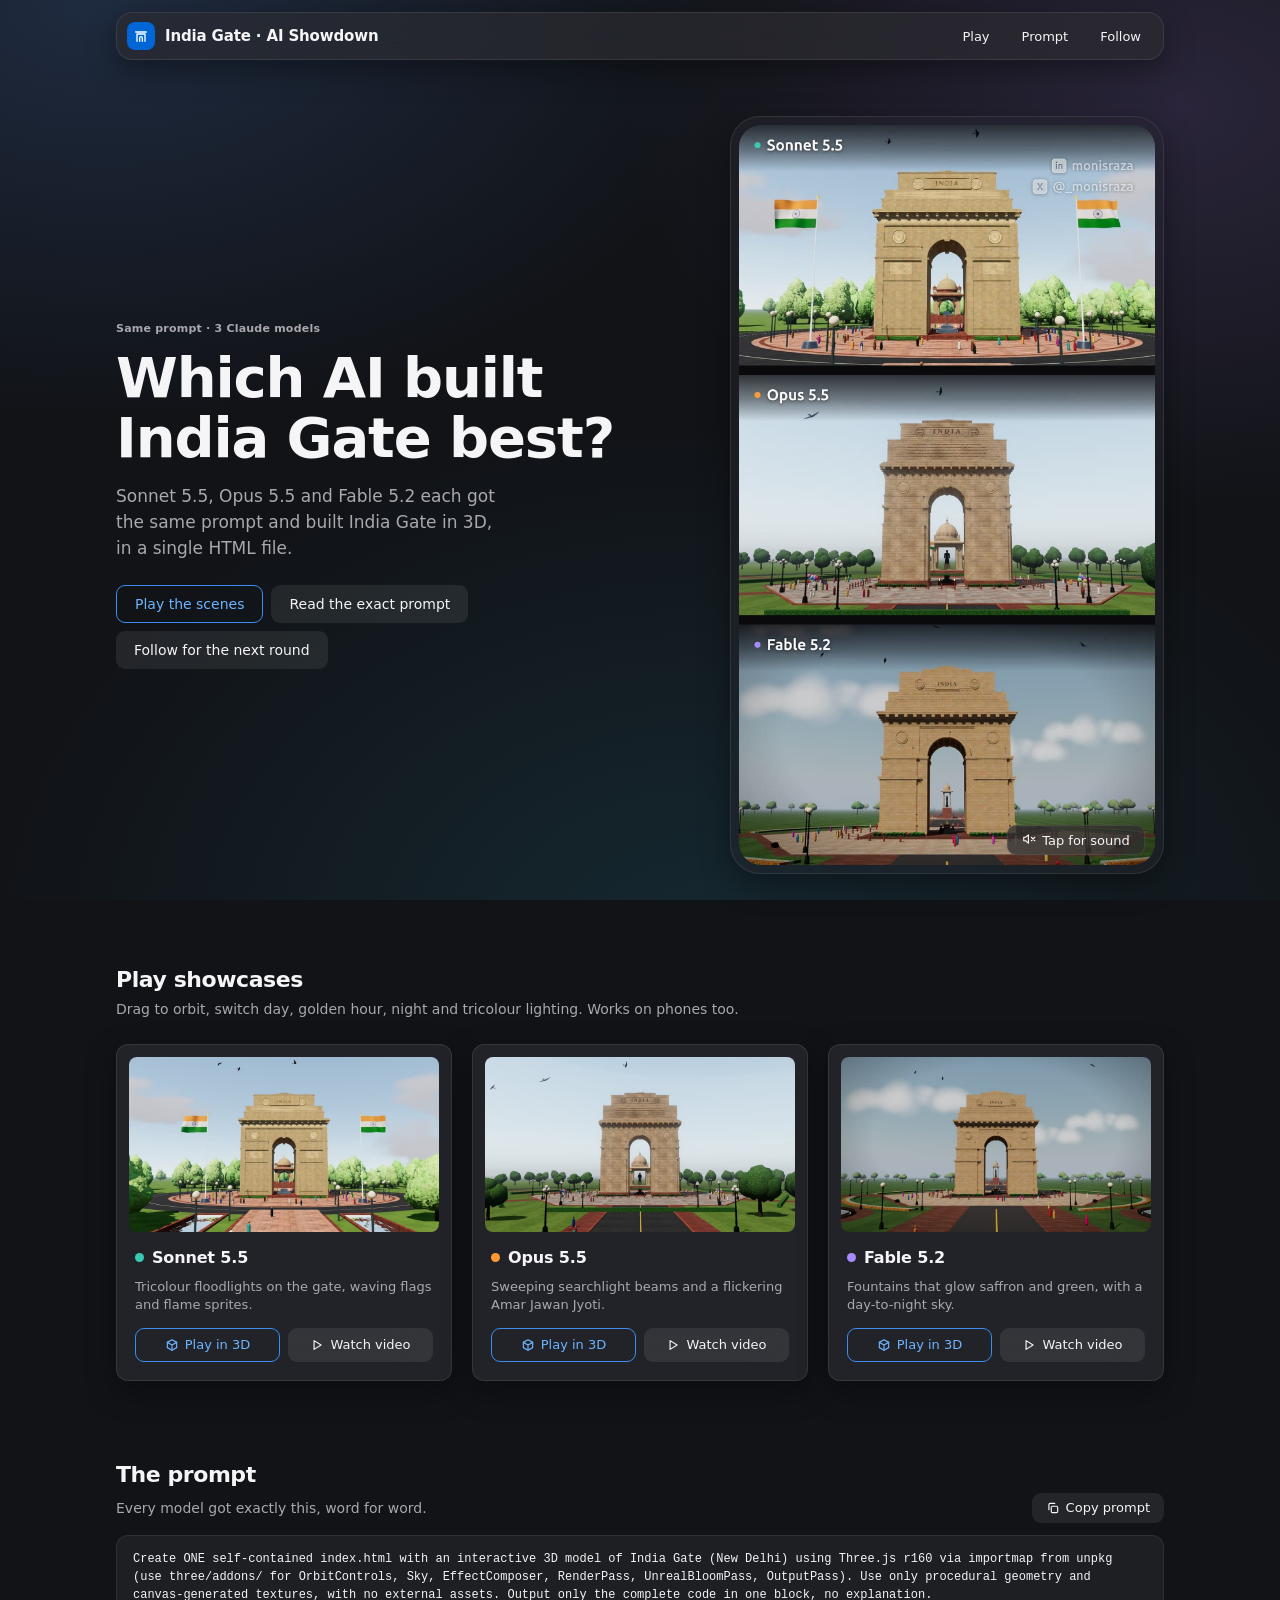
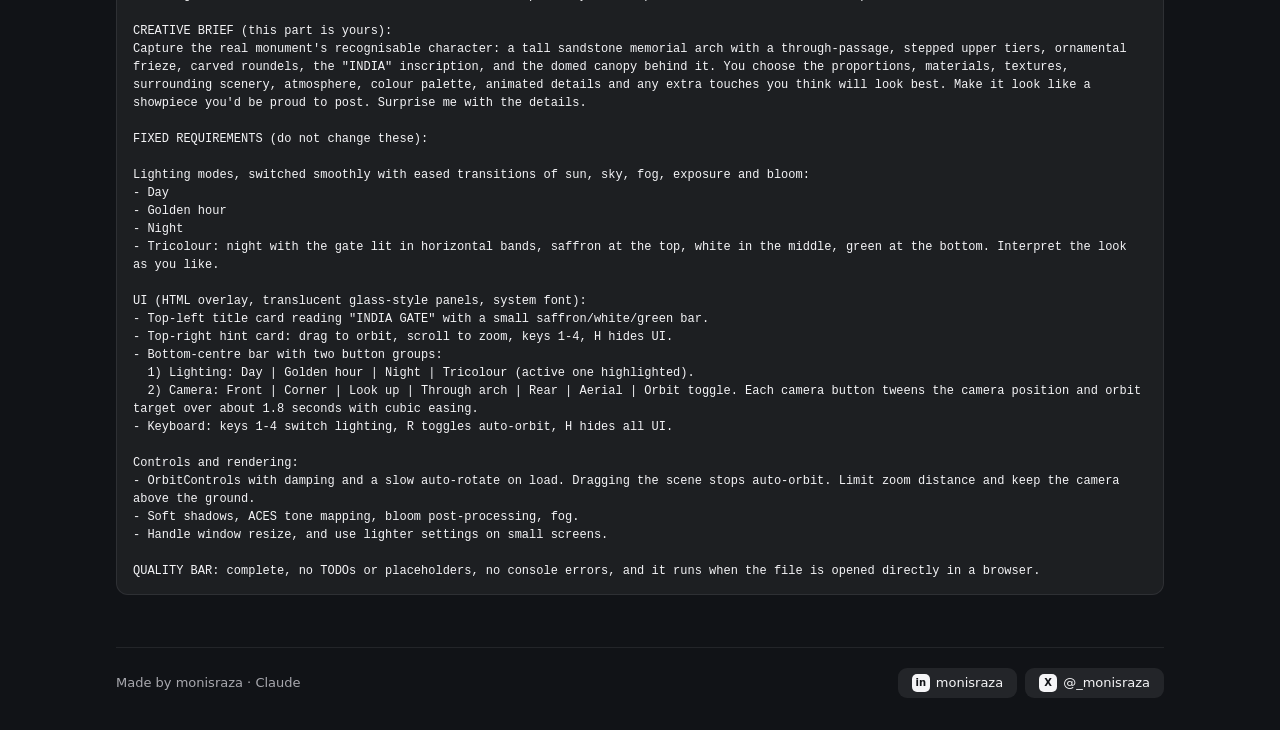
==== commit cf6ad372: "Desktop: hero video sized to the window height, up to 460px wide" ====
--- a/india-gate/index.html
+++ b/india-gate/index.html
@@ -37,6 +37,8 @@
 .cta{display:flex;gap:8px;flex-wrap:wrap}
 .phone{position:relative;width:min(316px,80vw);padding:8px;border-radius:30px}
 .phone video{display:block;width:100%;aspect-ratio:9/16;object-fit:cover;border-radius:22px;background:#000}
+/* desktop: as tall as the window allows below the header band (116px above, ~40px below), 316-460px wide, never over 42% of the width */
+@media (min-width:761px){.phone{width:clamp(316px,min(42vw,calc((100svh - 156px) * 9 / 16 + 16px)),460px)}}
 .sound{position:absolute;right:18px;bottom:18px;background:var(--glass-popover);border:1px solid var(--edge);-webkit-backdrop-filter:blur(var(--blur-glass)) saturate(170%);backdrop-filter:blur(var(--blur-glass)) saturate(170%)}
 .sound:hover:not(:disabled){background:var(--glass-popover)}
 .sound .on,.sound.is-on .off{display:none}
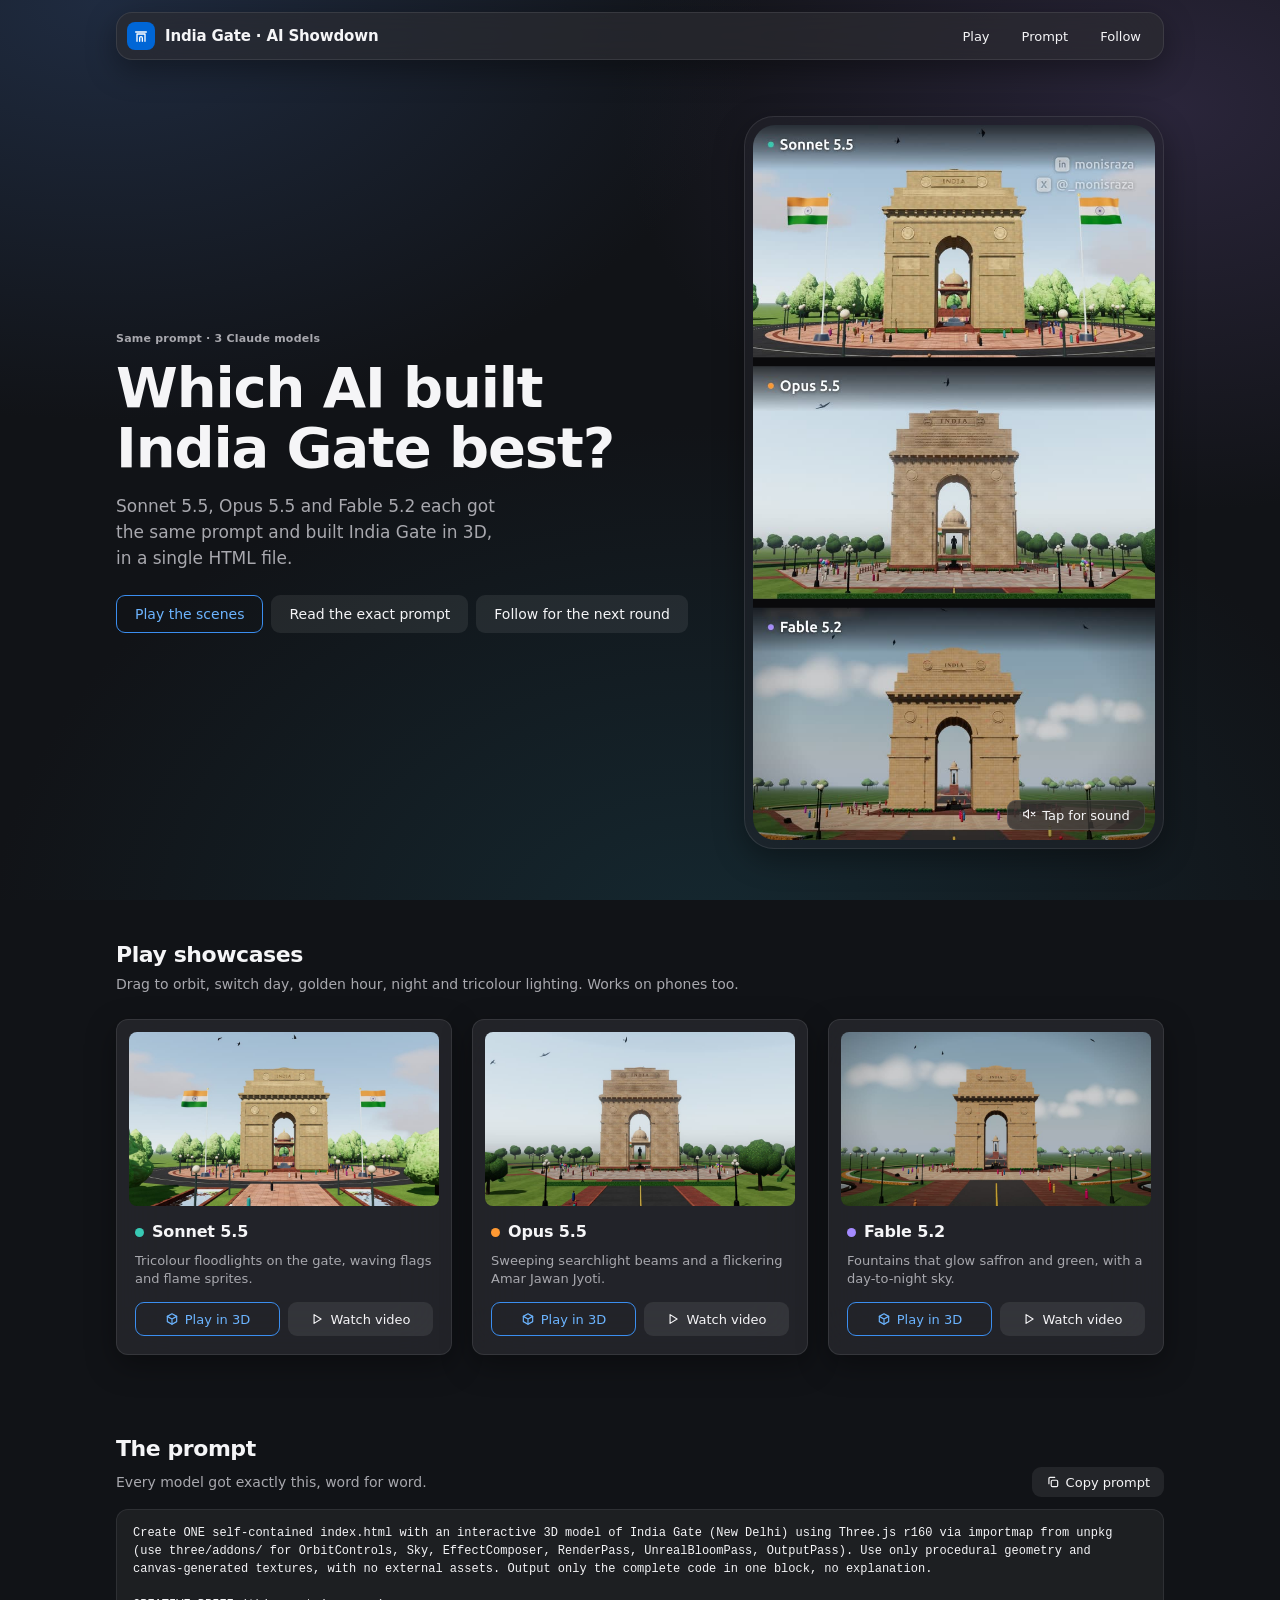
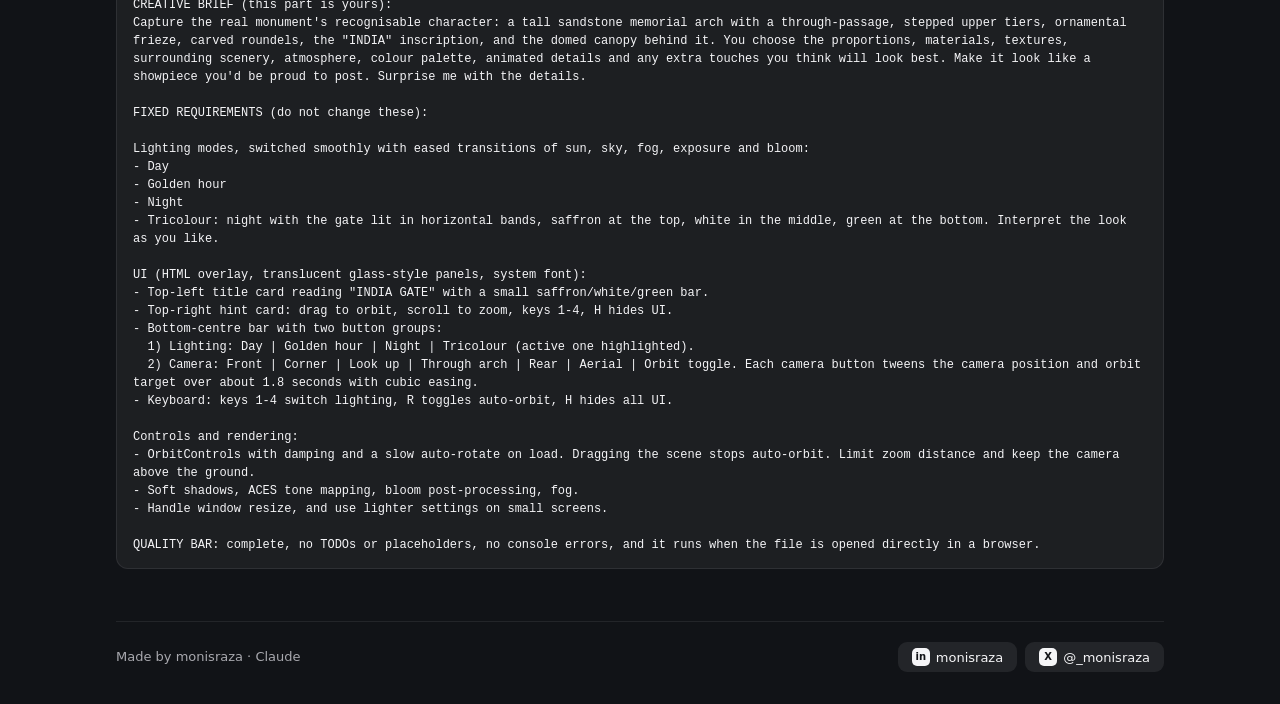
==== commit 30308374: "Desktop hero video up to 420px, buttons stack in cards at 761-900px" ====
--- a/india-gate/index.html
+++ b/india-gate/index.html
@@ -37,8 +37,8 @@
 .cta{display:flex;gap:8px;flex-wrap:wrap}
 .phone{position:relative;width:min(316px,80vw);padding:8px;border-radius:30px}
 .phone video{display:block;width:100%;aspect-ratio:9/16;object-fit:cover;border-radius:22px;background:#000}
-/* desktop: as tall as the window allows below the header band (116px above, ~40px below), 316-460px wide, never over 42% of the width */
-@media (min-width:761px){.phone{width:clamp(316px,min(42vw,calc((100svh - 156px) * 9 / 16 + 16px)),460px)}}
+/* desktop: as tall as the window allows below the header band (116px above, ~40px below), 316-420px wide, never over 42% of the width */
+@media (min-width:761px){.phone{width:clamp(316px,min(42vw,calc((100svh - 156px) * 9 / 16 + 16px)),420px)}}
 .sound{position:absolute;right:18px;bottom:18px;background:var(--glass-popover);border:1px solid var(--edge);-webkit-backdrop-filter:blur(var(--blur-glass)) saturate(170%);backdrop-filter:blur(var(--blur-glass)) saturate(170%)}
 .sound:hover:not(:disabled){background:var(--glass-popover)}
 .sound .on,.sound.is-on .off{display:none}
@@ -49,7 +49,7 @@
 #play .sub{margin-bottom:24px}
 h2{font:700 22px/28px var(--font-sans);margin:0 0 4px;letter-spacing:-.02em}
 .sub{color:var(--ink-muted);font-size:14px;line-height:22px;margin:0 0 16px}
-.grid{display:grid;grid-template-columns:repeat(3,1fr);gap:20px}
+.grid{display:grid;grid-template-columns:repeat(3,minmax(0,1fr));gap:20px}
 .card{padding:12px;gap:0}
 .card .cv{display:block;width:100%;aspect-ratio:16/9;padding:0;border:0;border-radius:8px;overflow:hidden;background:#000;cursor:pointer}
 .card .cv img{display:block;width:100%;height:100%;object-fit:cover;transition:filter .2s}
@@ -61,6 +61,7 @@
 .card p{margin:0;color:var(--ink-muted);font-size:13px;line-height:18px;flex:1}
 .card .acts{display:grid;grid-template-columns:1fr 1fr;gap:8px;margin-top:4px}
 .card .acts .bx-btn{height:34px;padding:0 8px}
+@media (min-width:761px) and (max-width:900px){.card .acts{grid-template-columns:1fr}}  /* narrow desktop: three cards fit only with their buttons stacked */
 /* prompt */
 .phead{display:flex;justify-content:space-between;align-items:center;gap:12px;flex-wrap:wrap;margin-bottom:12px}
 .phead .sub{margin:0;flex:1 1 280px}
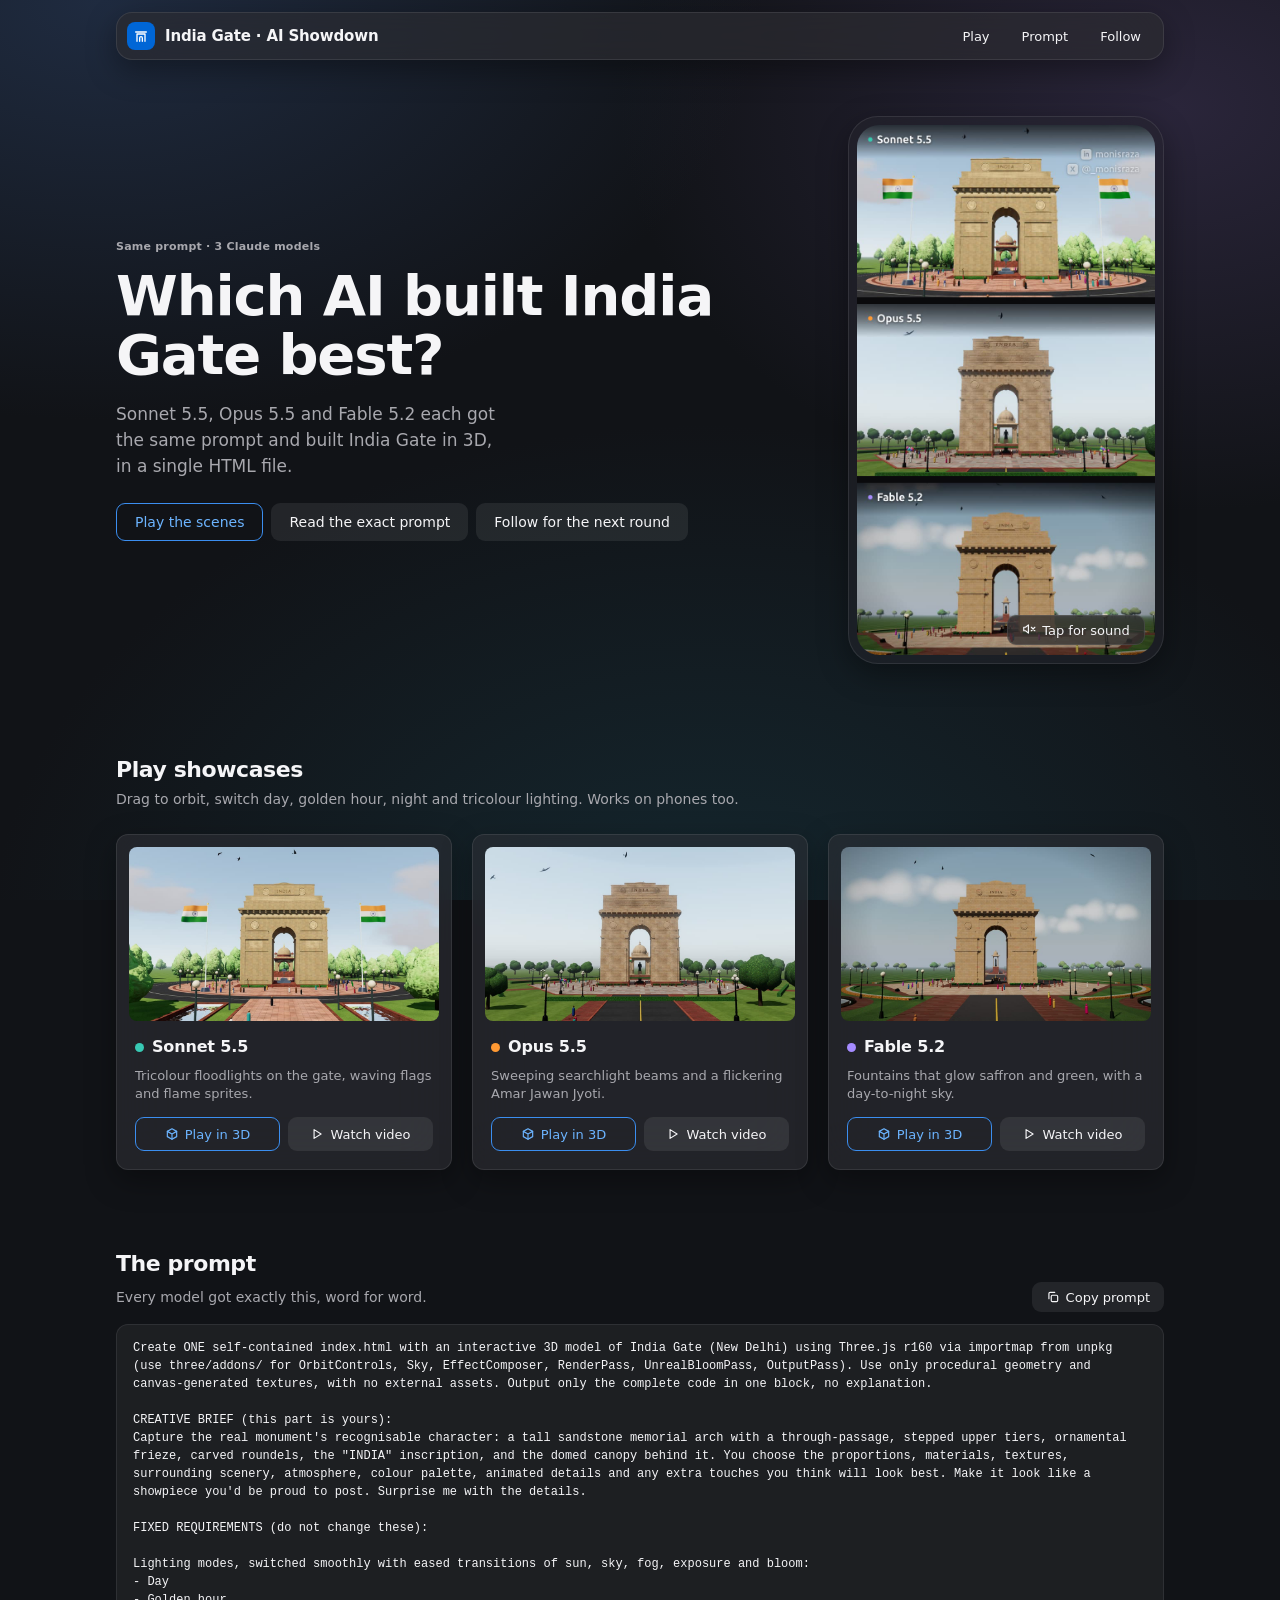
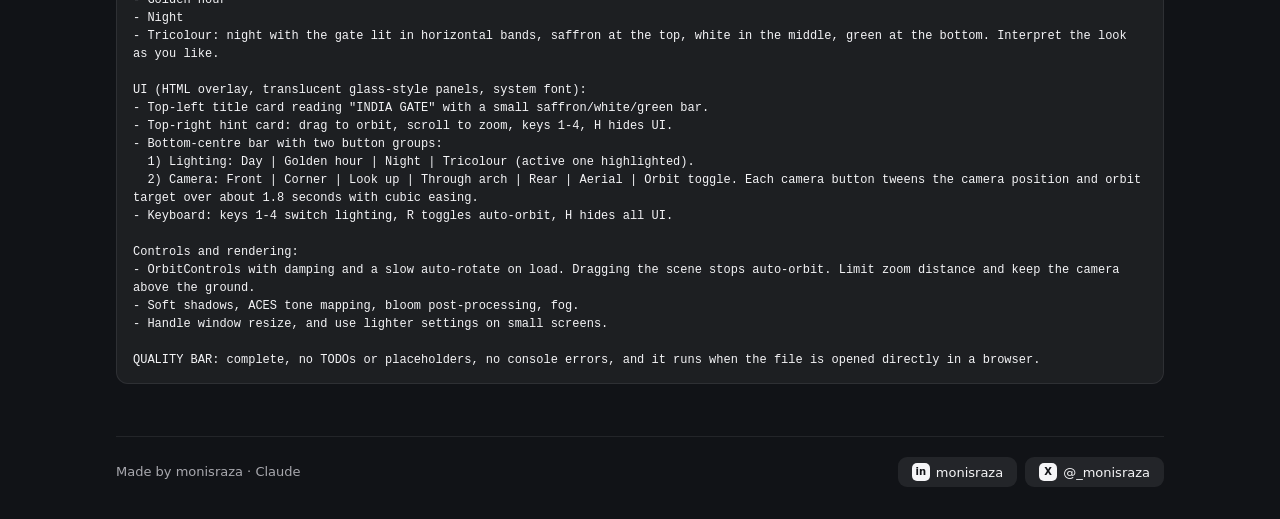
==== commit 4a146240: "Merge pull request #15 from monraza/header-space Stop the revealed header overlapping the hero" ====
--- a/india-gate/index.html
+++ b/india-gate/index.html
@@ -37,8 +37,6 @@
 .cta{display:flex;gap:8px;flex-wrap:wrap}
 .phone{position:relative;width:min(316px,80vw);padding:8px;border-radius:30px}
 .phone video{display:block;width:100%;aspect-ratio:9/16;object-fit:cover;border-radius:22px;background:#000}
-/* desktop: as tall as the window allows below the header band (116px above, ~40px below), 316-420px wide, never over 42% of the width */
-@media (min-width:761px){.phone{width:clamp(316px,min(42vw,calc((100svh - 156px) * 9 / 16 + 16px)),420px)}}
 .sound{position:absolute;right:18px;bottom:18px;background:var(--glass-popover);border:1px solid var(--edge);-webkit-backdrop-filter:blur(var(--blur-glass)) saturate(170%);backdrop-filter:blur(var(--blur-glass)) saturate(170%)}
 .sound:hover:not(:disabled){background:var(--glass-popover)}
 .sound .on,.sound.is-on .off{display:none}
@@ -49,7 +47,7 @@
 #play .sub{margin-bottom:24px}
 h2{font:700 22px/28px var(--font-sans);margin:0 0 4px;letter-spacing:-.02em}
 .sub{color:var(--ink-muted);font-size:14px;line-height:22px;margin:0 0 16px}
-.grid{display:grid;grid-template-columns:repeat(3,minmax(0,1fr));gap:20px}
+.grid{display:grid;grid-template-columns:repeat(3,1fr);gap:20px}
 .card{padding:12px;gap:0}
 .card .cv{display:block;width:100%;aspect-ratio:16/9;padding:0;border:0;border-radius:8px;overflow:hidden;background:#000;cursor:pointer}
 .card .cv img{display:block;width:100%;height:100%;object-fit:cover;transition:filter .2s}
@@ -61,7 +59,6 @@
 .card p{margin:0;color:var(--ink-muted);font-size:13px;line-height:18px;flex:1}
 .card .acts{display:grid;grid-template-columns:1fr 1fr;gap:8px;margin-top:4px}
 .card .acts .bx-btn{height:34px;padding:0 8px}
-@media (min-width:761px) and (max-width:900px){.card .acts{grid-template-columns:1fr}}  /* narrow desktop: three cards fit only with their buttons stacked */
 /* prompt */
 .phead{display:flex;justify-content:space-between;align-items:center;gap:12px;flex-wrap:wrap;margin-bottom:12px}
 .phead .sub{margin:0;flex:1 1 280px}
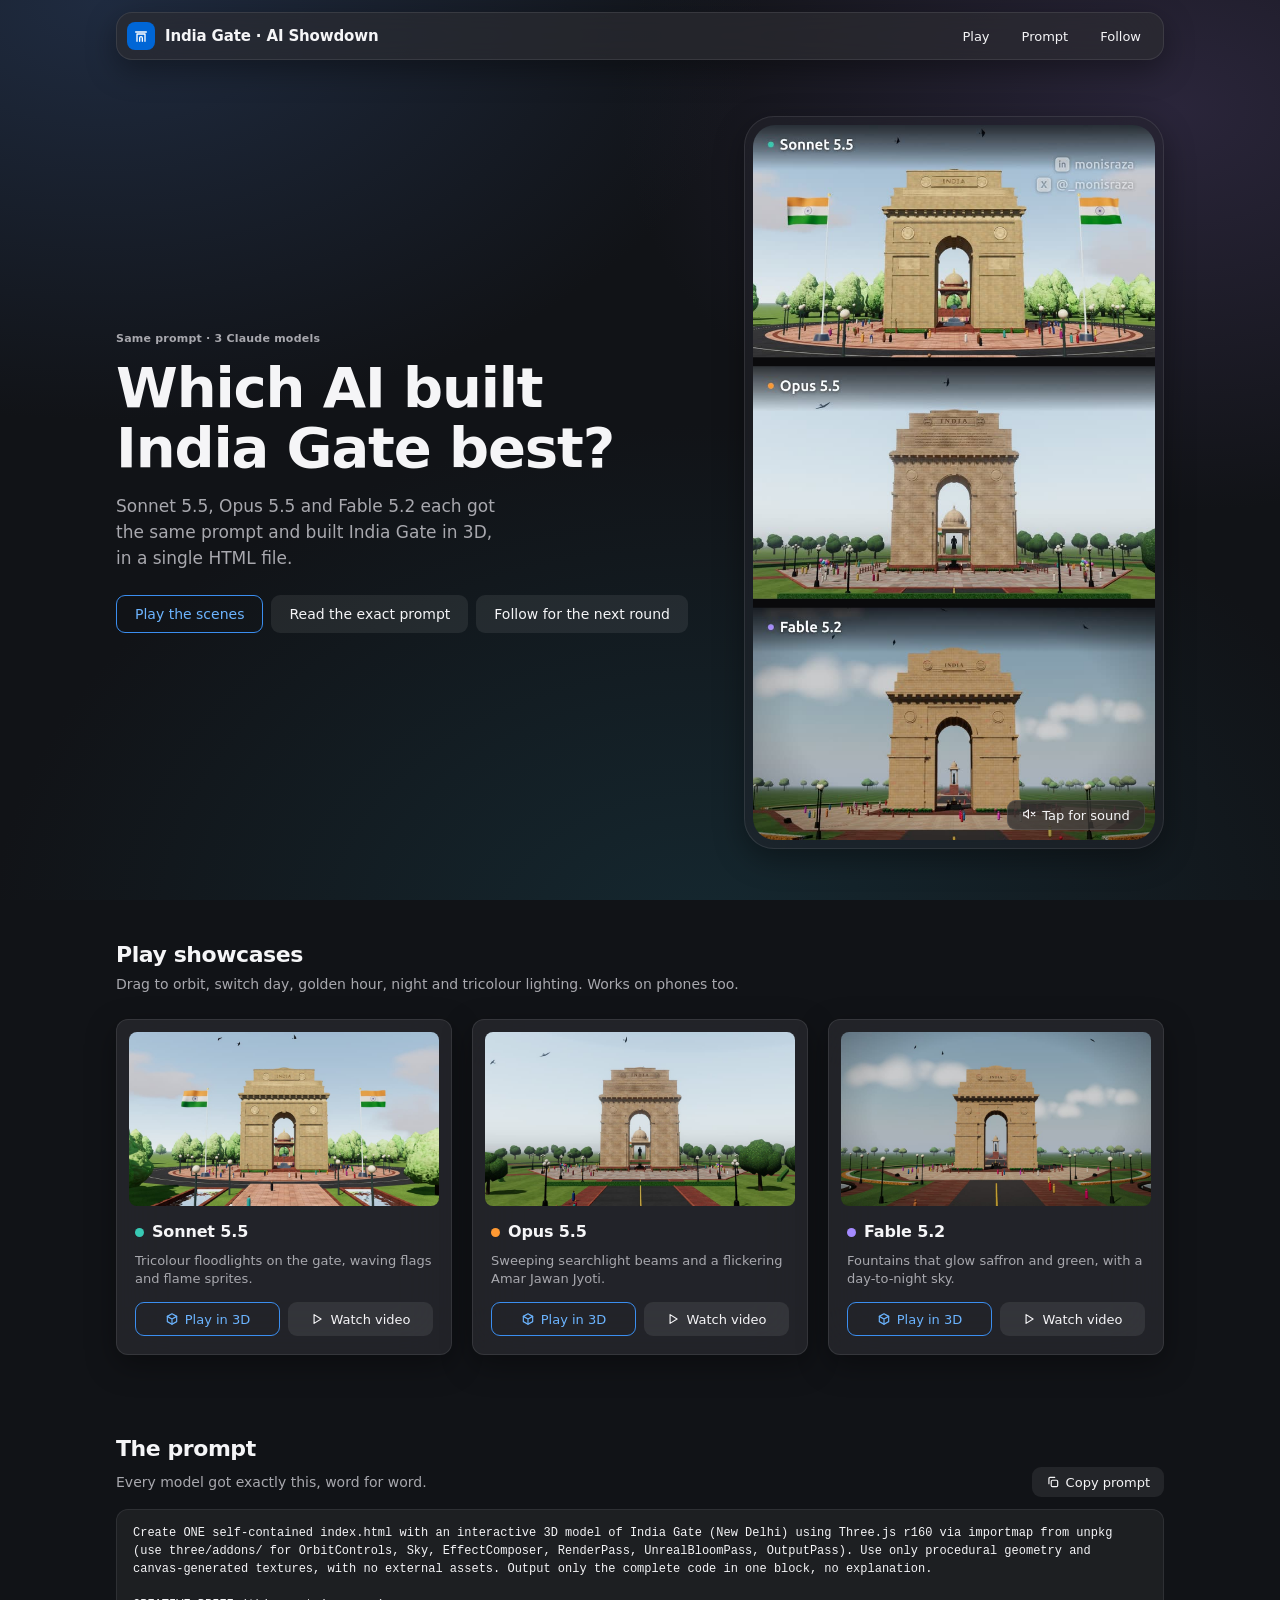
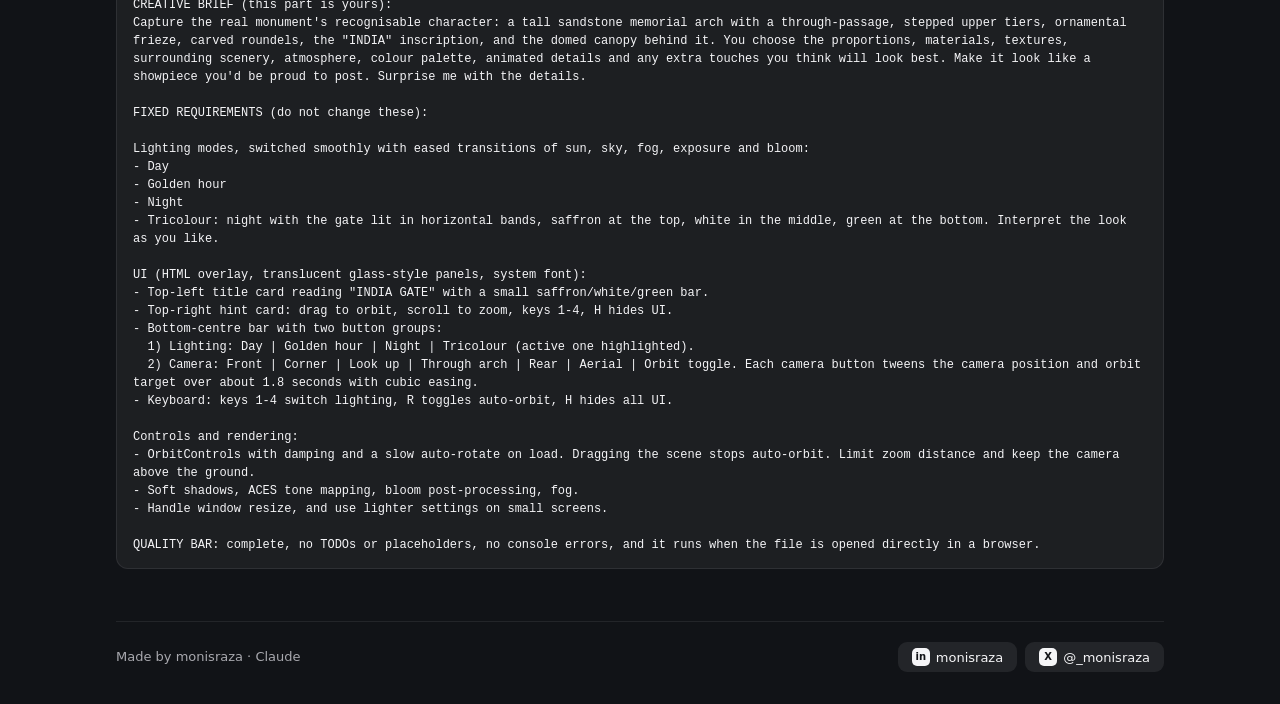
==== commit d07eaa6e: "Merge pull request #16 from monraza/hero-bigger Bigger hero video on desktop" ====
--- a/india-gate/index.html
+++ b/india-gate/index.html
@@ -37,6 +37,8 @@
 .cta{display:flex;gap:8px;flex-wrap:wrap}
 .phone{position:relative;width:min(316px,80vw);padding:8px;border-radius:30px}
 .phone video{display:block;width:100%;aspect-ratio:9/16;object-fit:cover;border-radius:22px;background:#000}
+/* desktop: as tall as the window allows below the header band (116px above, ~40px below), 316-420px wide, never over 42% of the width */
+@media (min-width:761px){.phone{width:clamp(316px,min(42vw,calc((100svh - 156px) * 9 / 16 + 16px)),420px)}}
 .sound{position:absolute;right:18px;bottom:18px;background:var(--glass-popover);border:1px solid var(--edge);-webkit-backdrop-filter:blur(var(--blur-glass)) saturate(170%);backdrop-filter:blur(var(--blur-glass)) saturate(170%)}
 .sound:hover:not(:disabled){background:var(--glass-popover)}
 .sound .on,.sound.is-on .off{display:none}
@@ -47,7 +49,7 @@
 #play .sub{margin-bottom:24px}
 h2{font:700 22px/28px var(--font-sans);margin:0 0 4px;letter-spacing:-.02em}
 .sub{color:var(--ink-muted);font-size:14px;line-height:22px;margin:0 0 16px}
-.grid{display:grid;grid-template-columns:repeat(3,1fr);gap:20px}
+.grid{display:grid;grid-template-columns:repeat(3,minmax(0,1fr));gap:20px}
 .card{padding:12px;gap:0}
 .card .cv{display:block;width:100%;aspect-ratio:16/9;padding:0;border:0;border-radius:8px;overflow:hidden;background:#000;cursor:pointer}
 .card .cv img{display:block;width:100%;height:100%;object-fit:cover;transition:filter .2s}
@@ -59,6 +61,7 @@
 .card p{margin:0;color:var(--ink-muted);font-size:13px;line-height:18px;flex:1}
 .card .acts{display:grid;grid-template-columns:1fr 1fr;gap:8px;margin-top:4px}
 .card .acts .bx-btn{height:34px;padding:0 8px}
+@media (min-width:761px) and (max-width:900px){.card .acts{grid-template-columns:1fr}}  /* narrow desktop: three cards fit only with their buttons stacked */
 /* prompt */
 .phead{display:flex;justify-content:space-between;align-items:center;gap:12px;flex-wrap:wrap;margin-bottom:12px}
 .phead .sub{margin:0;flex:1 1 280px}
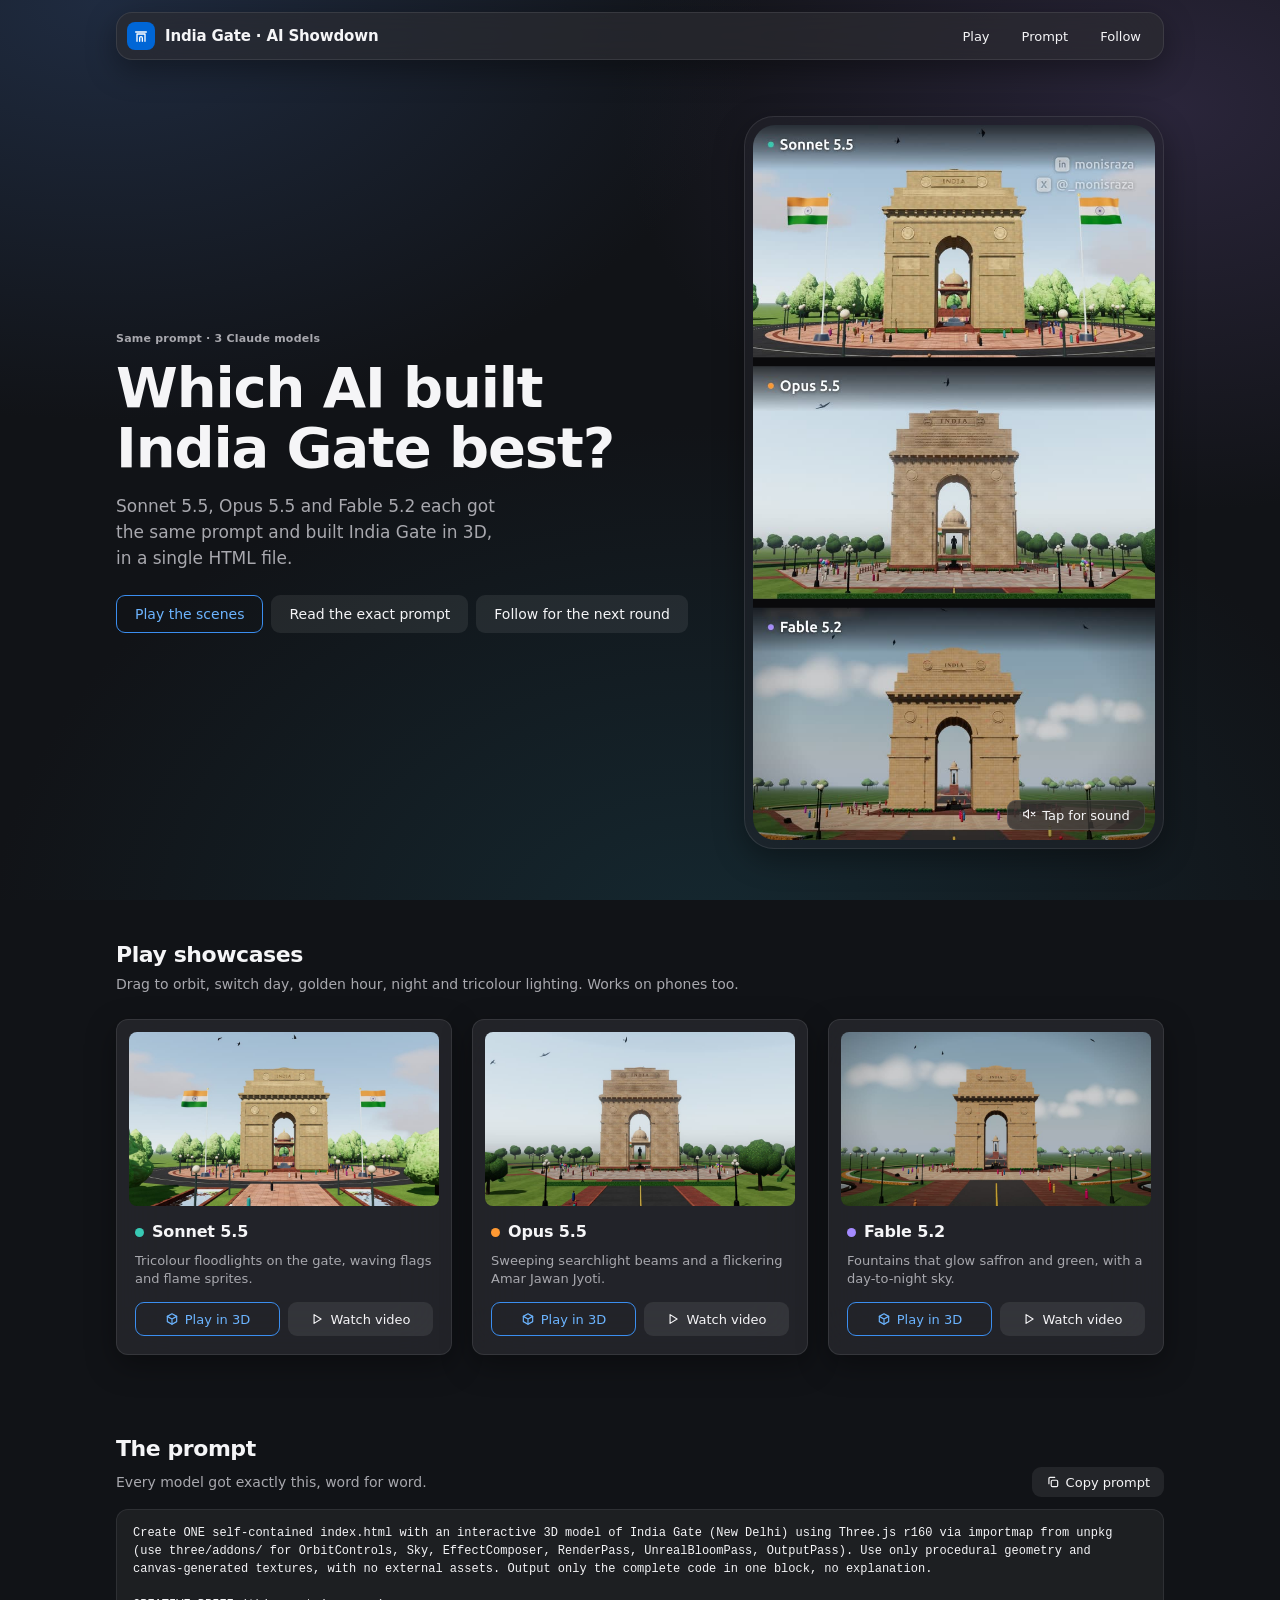
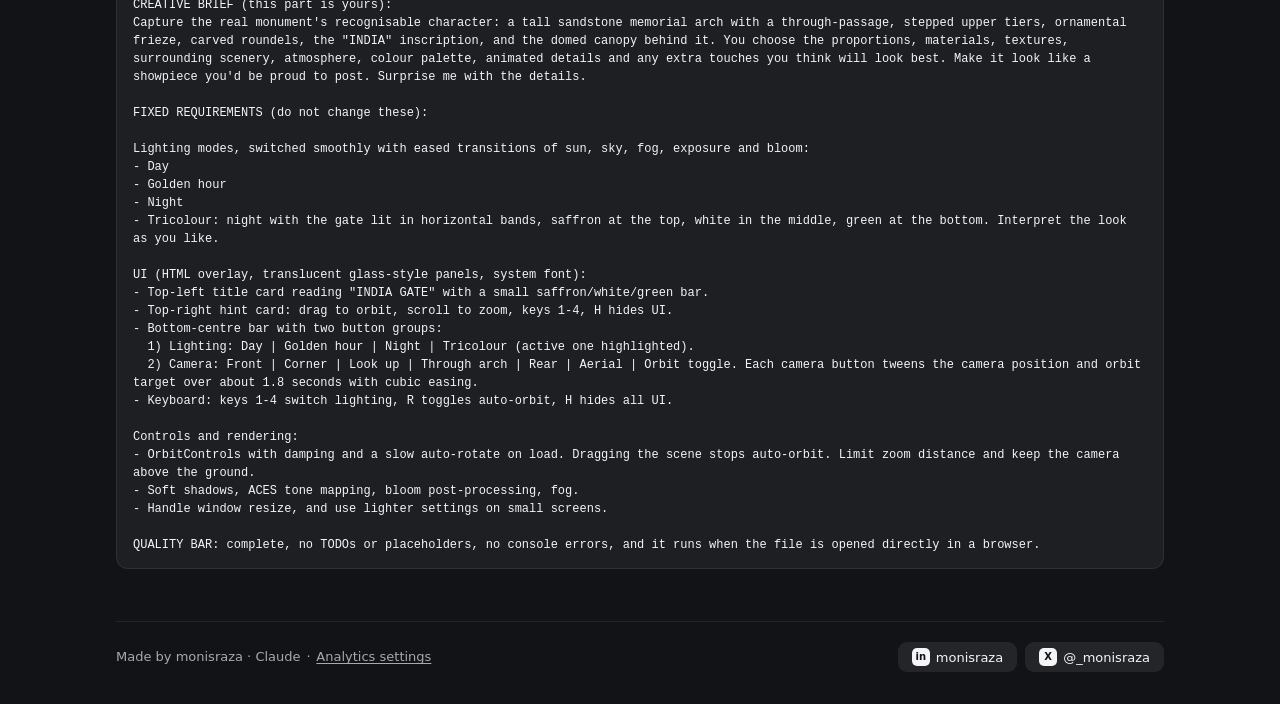
==== commit 55847fd6: "Google Analytics 4 with Consent Mode: consent pill for EU/UK visitors, click and scene-load events" ====
--- a/india-gate/index.html
+++ b/india-gate/index.html
@@ -20,6 +20,7 @@
 <meta name="theme-color" content="#111317">
 <link rel="icon" href="data:image/svg+xml,%3Csvg xmlns='http://www.w3.org/2000/svg' viewBox='0 0 64 64'%3E%3Crect width='64' height='64' rx='14' fill='%230066d6'/%3E%3Cpath d='M18 48V24h28v24M27 48V37a5 5 0 0 1 10 0v11M15 18h34' fill='none' stroke='%23fff' stroke-width='5' stroke-linecap='round' stroke-linejoin='round'/%3E%3C/svg%3E">
 <link rel="stylesheet" href="../glass.css?v=1">
+<script src="../analytics.js?v=1" defer></script>
 <style>
 .wrap{max-width:1080px;margin:0 auto;padding:0 16px}
 /* header: one glass bar */
@@ -184,7 +185,7 @@
   </section>
 
   <footer>
-    <span>Made by monisraza · Claude</span>
+    <span>Made by monisraza · Claude<button type="button" data-analytics-settings hidden>Analytics settings</button></span>
     <span class="follow">
       <a class="bx-btn" href="https://www.linkedin.com/in/monisraza" target="_blank" rel="noopener"><span class="bx-tile bx-tile--sm">in</span>monisraza</a>
       <a class="bx-btn" href="https://x.com/_monisraza" target="_blank" rel="noopener"><span class="bx-tile bx-tile--sm">X</span>@_monisraza</a>
